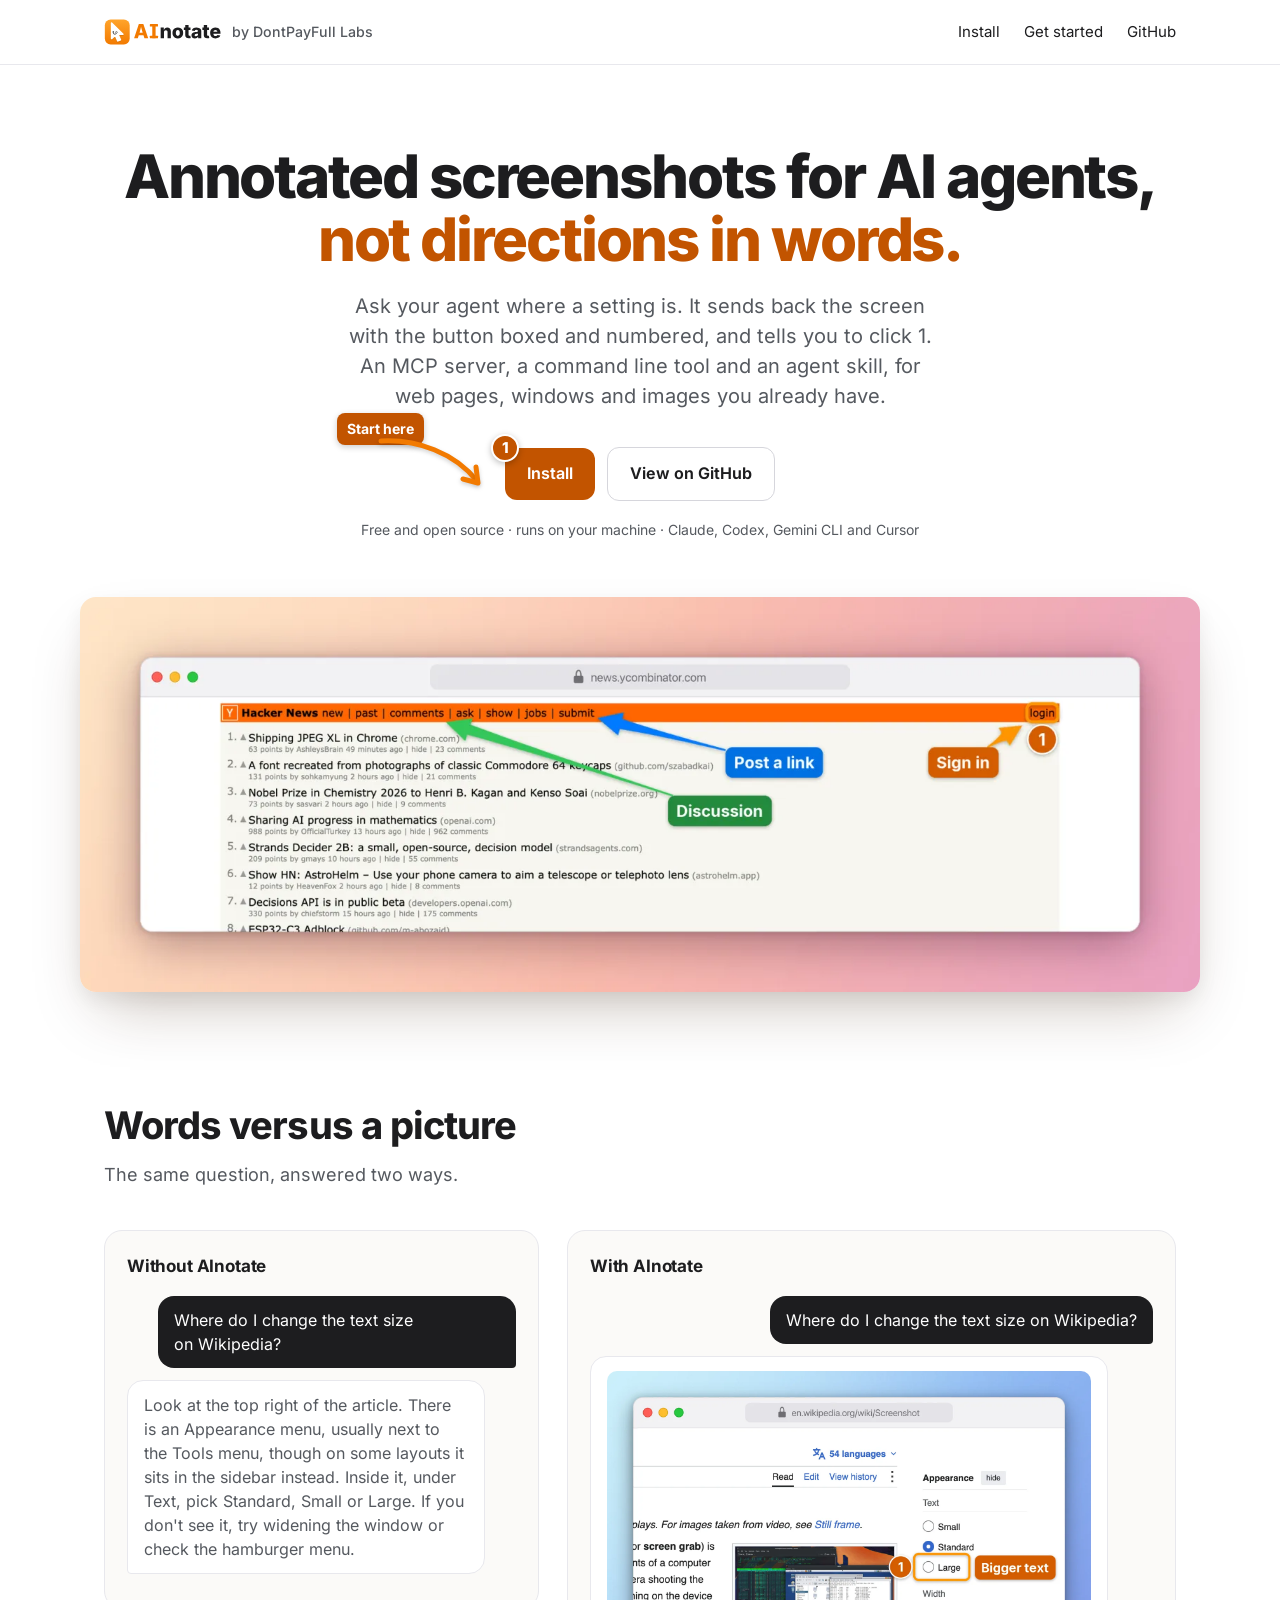
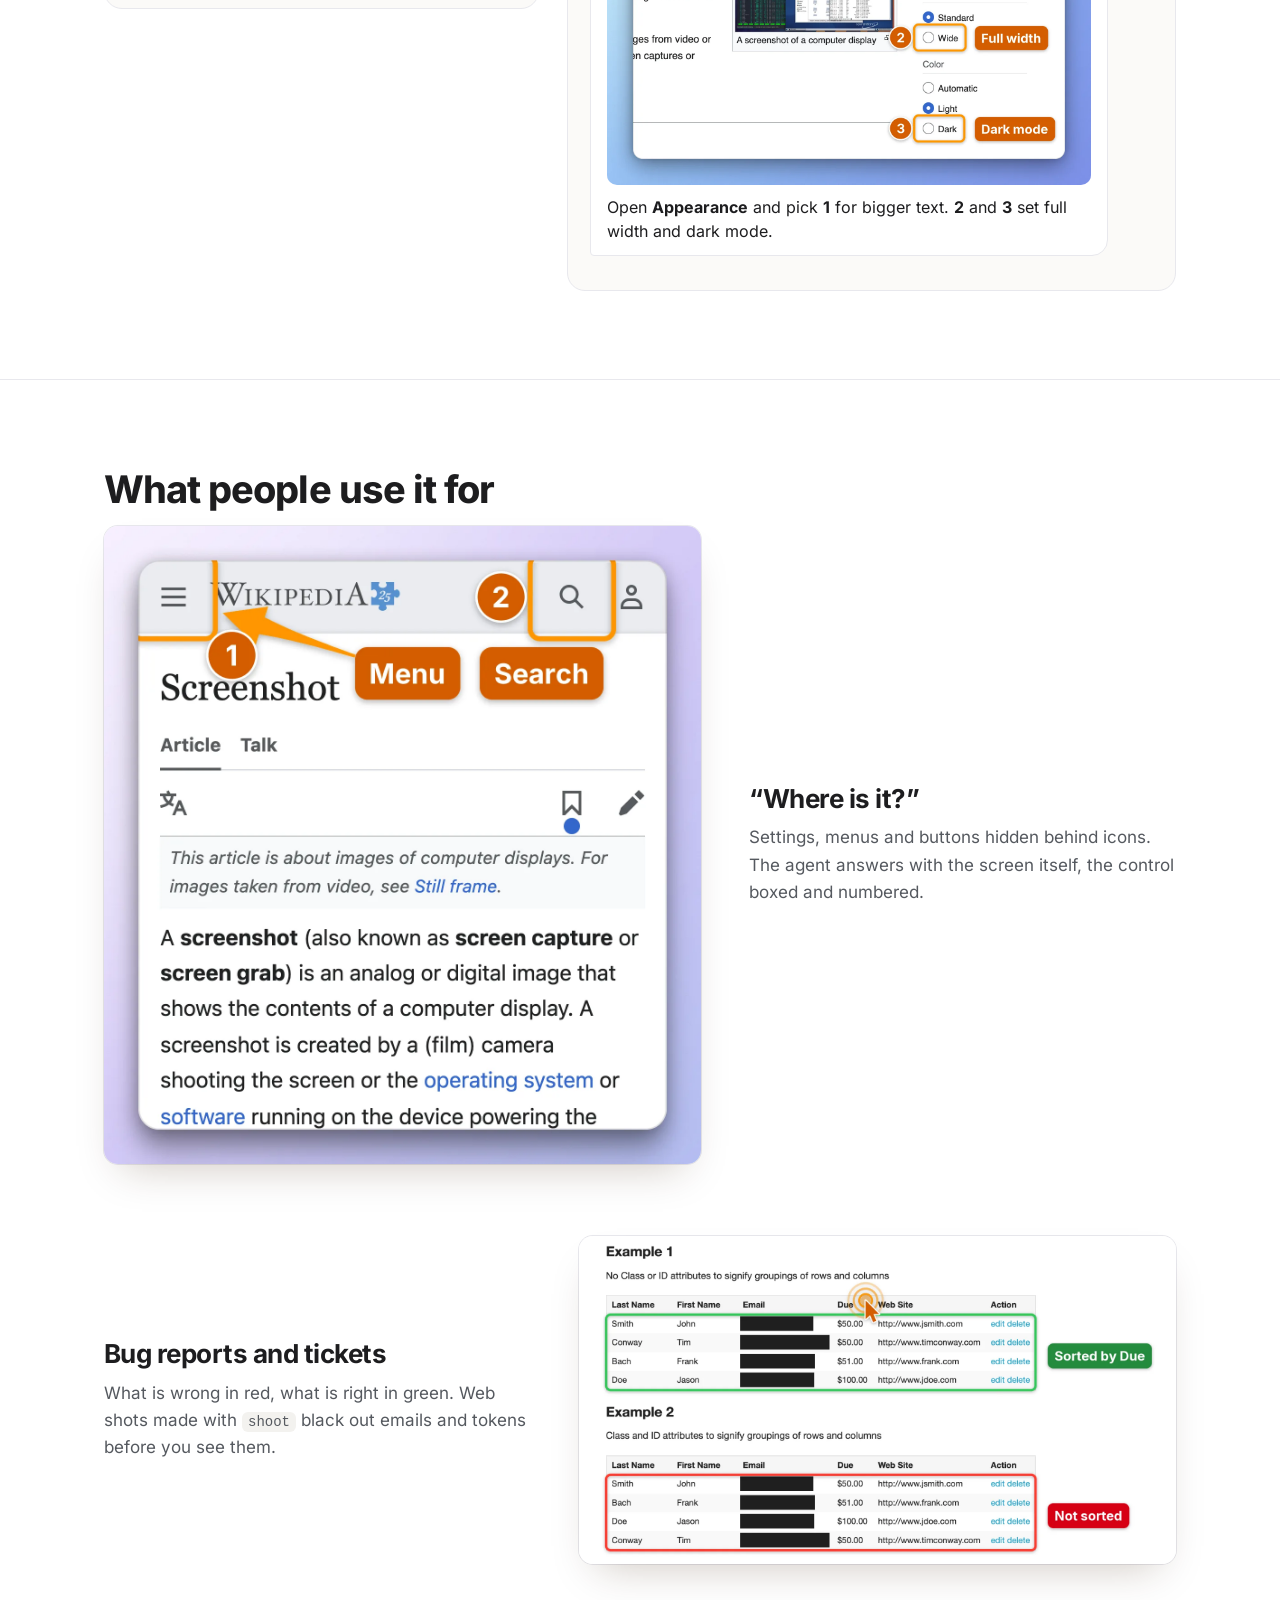
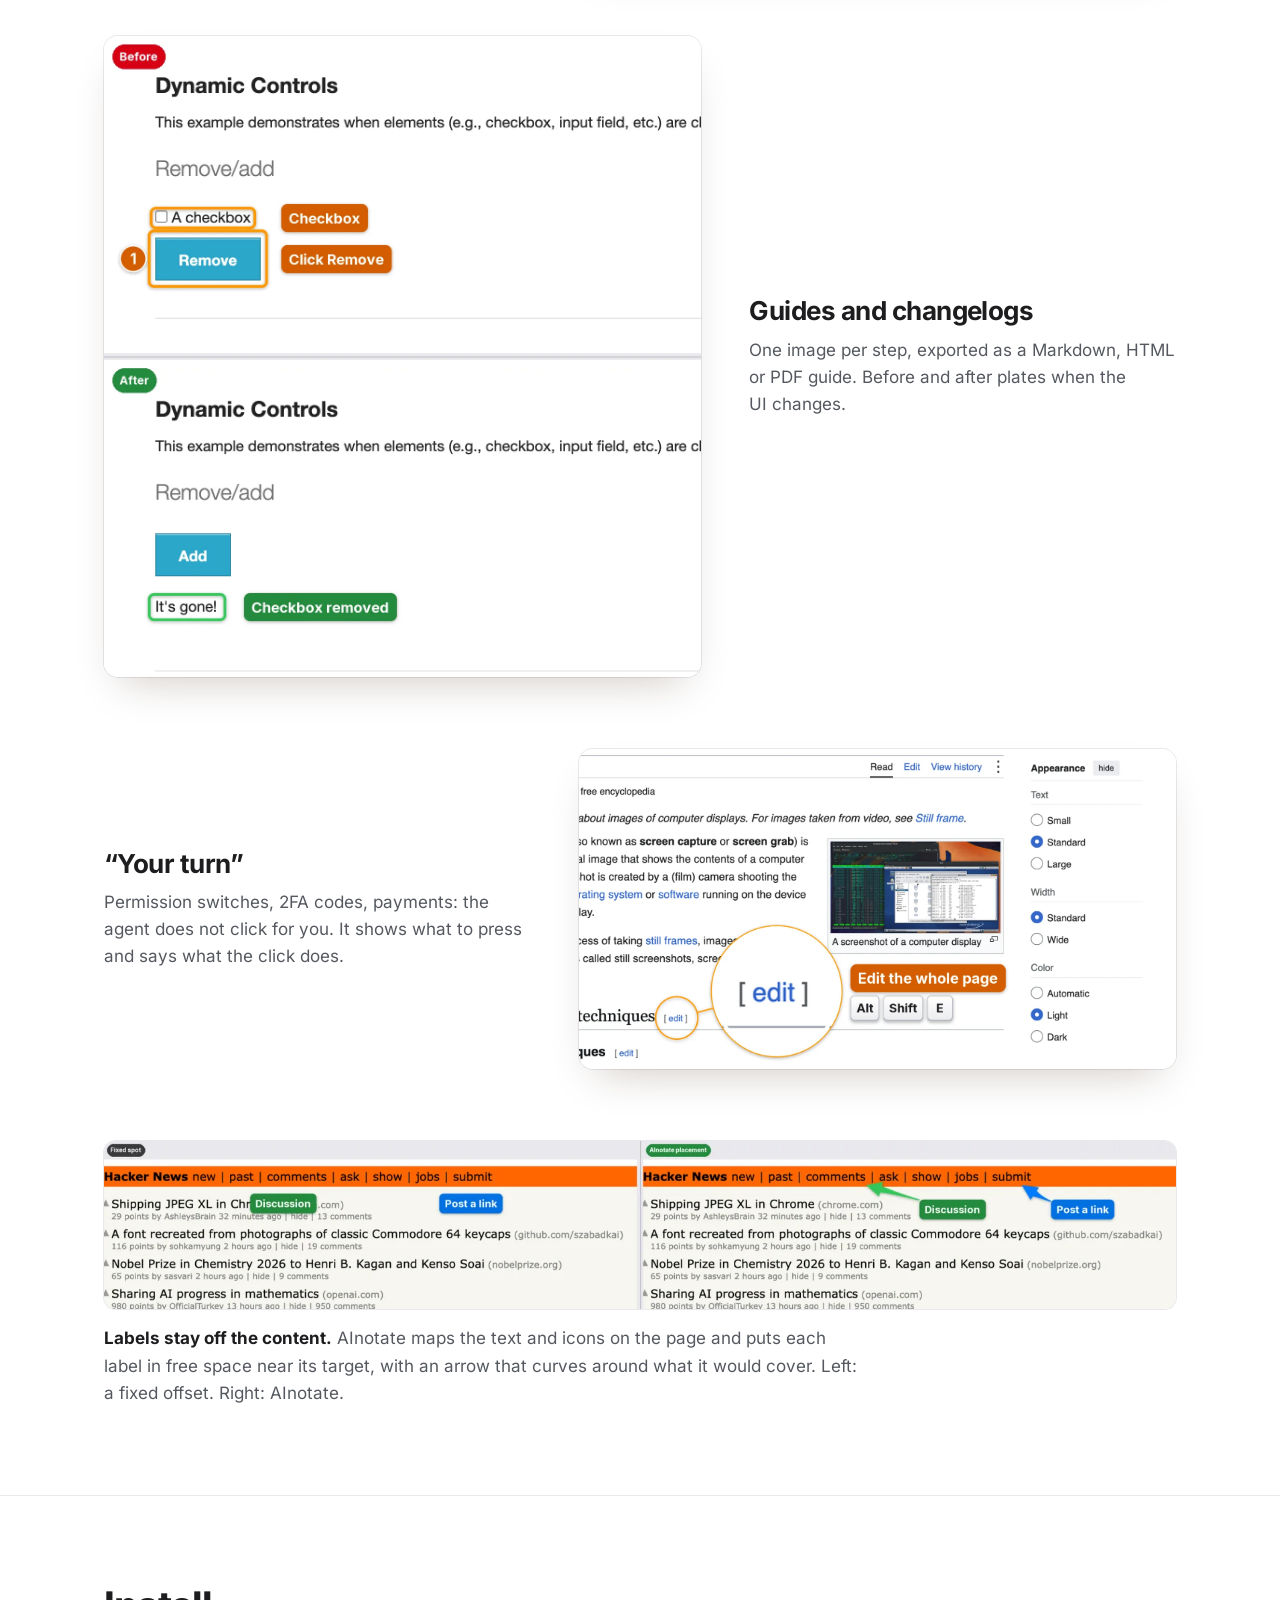
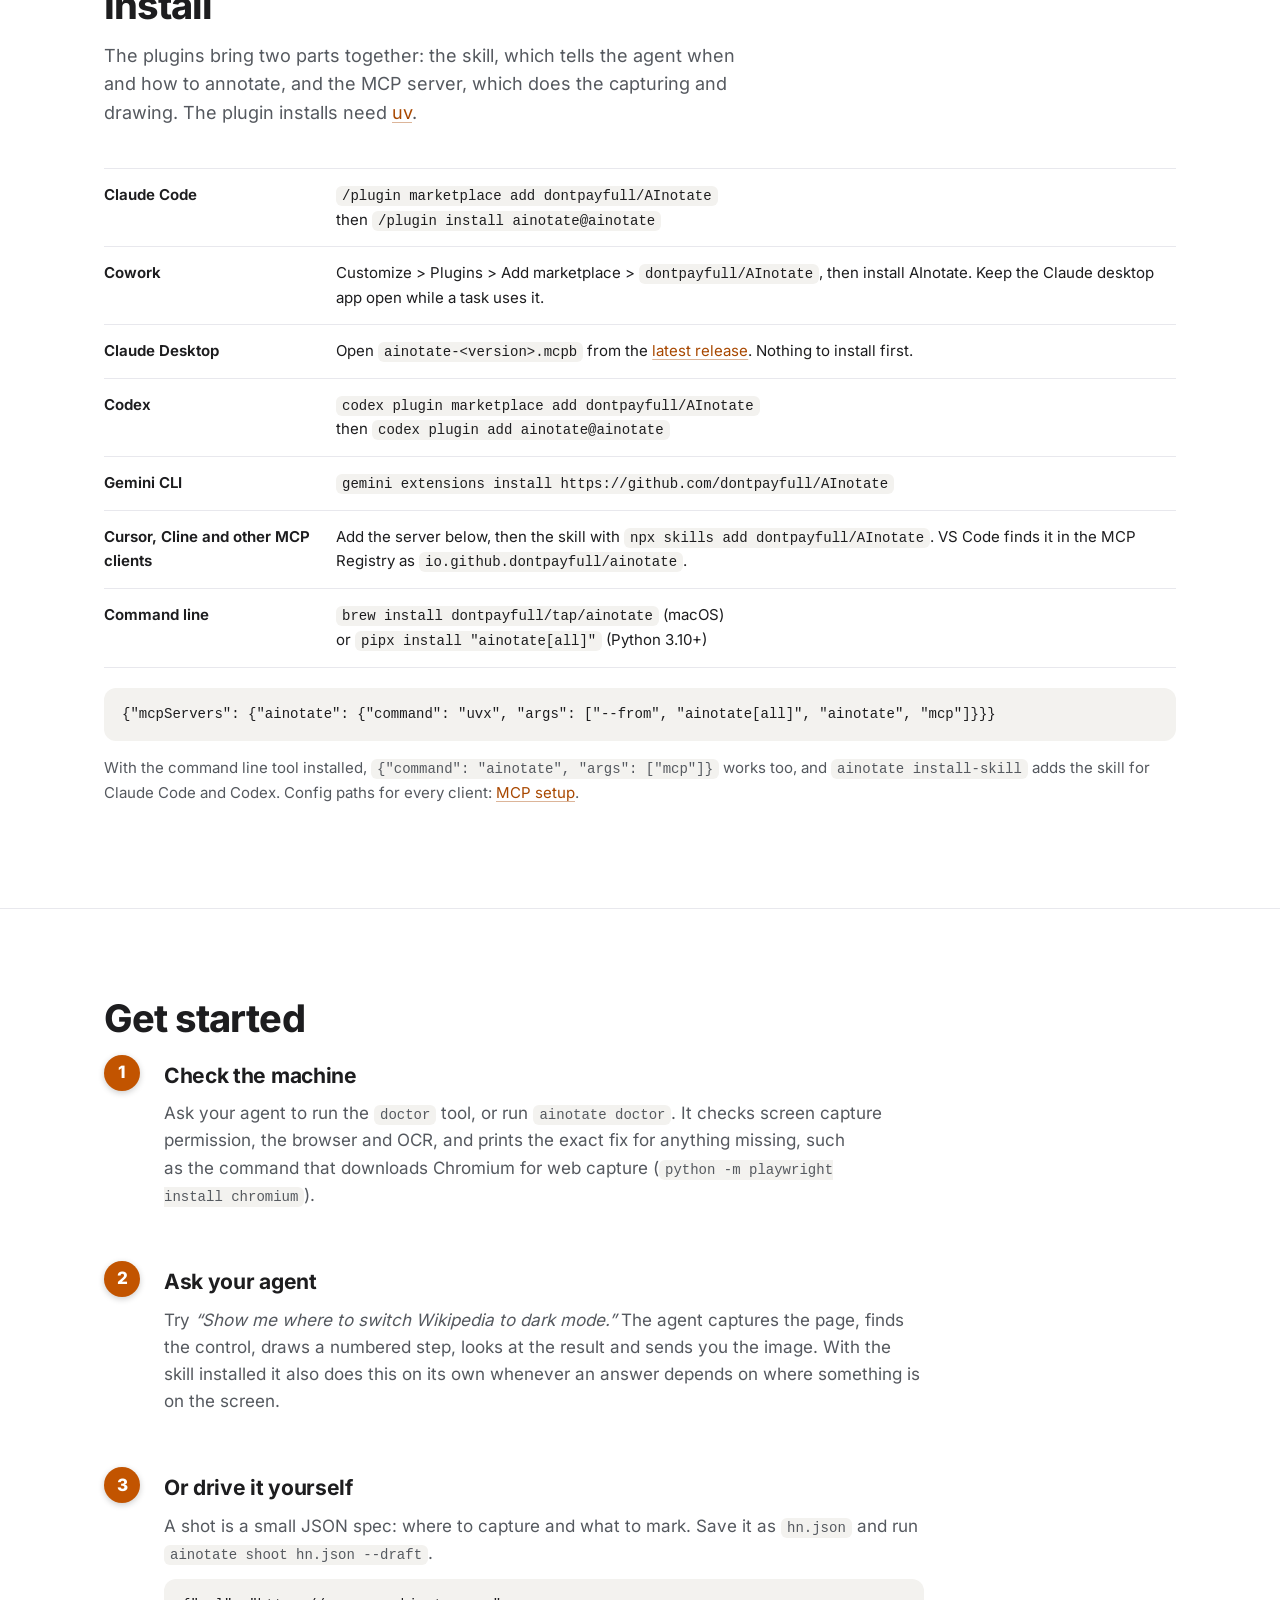
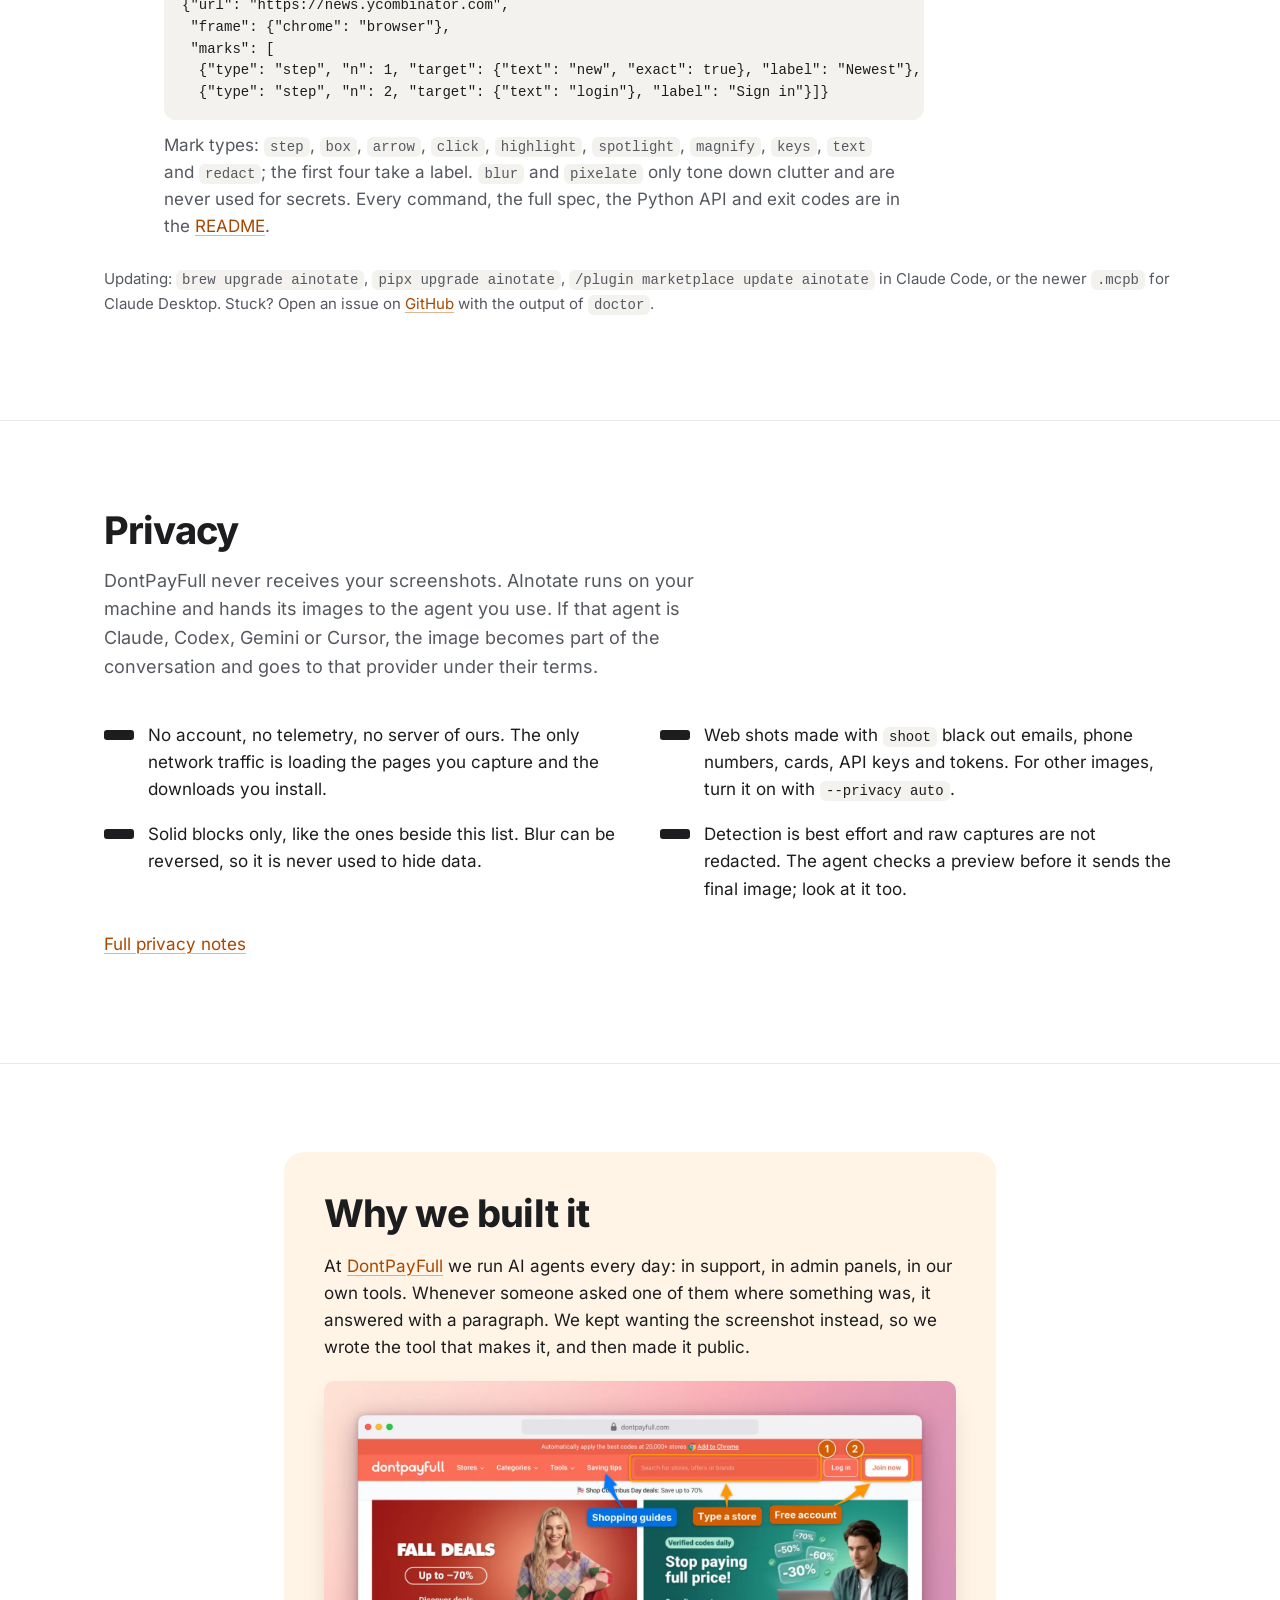
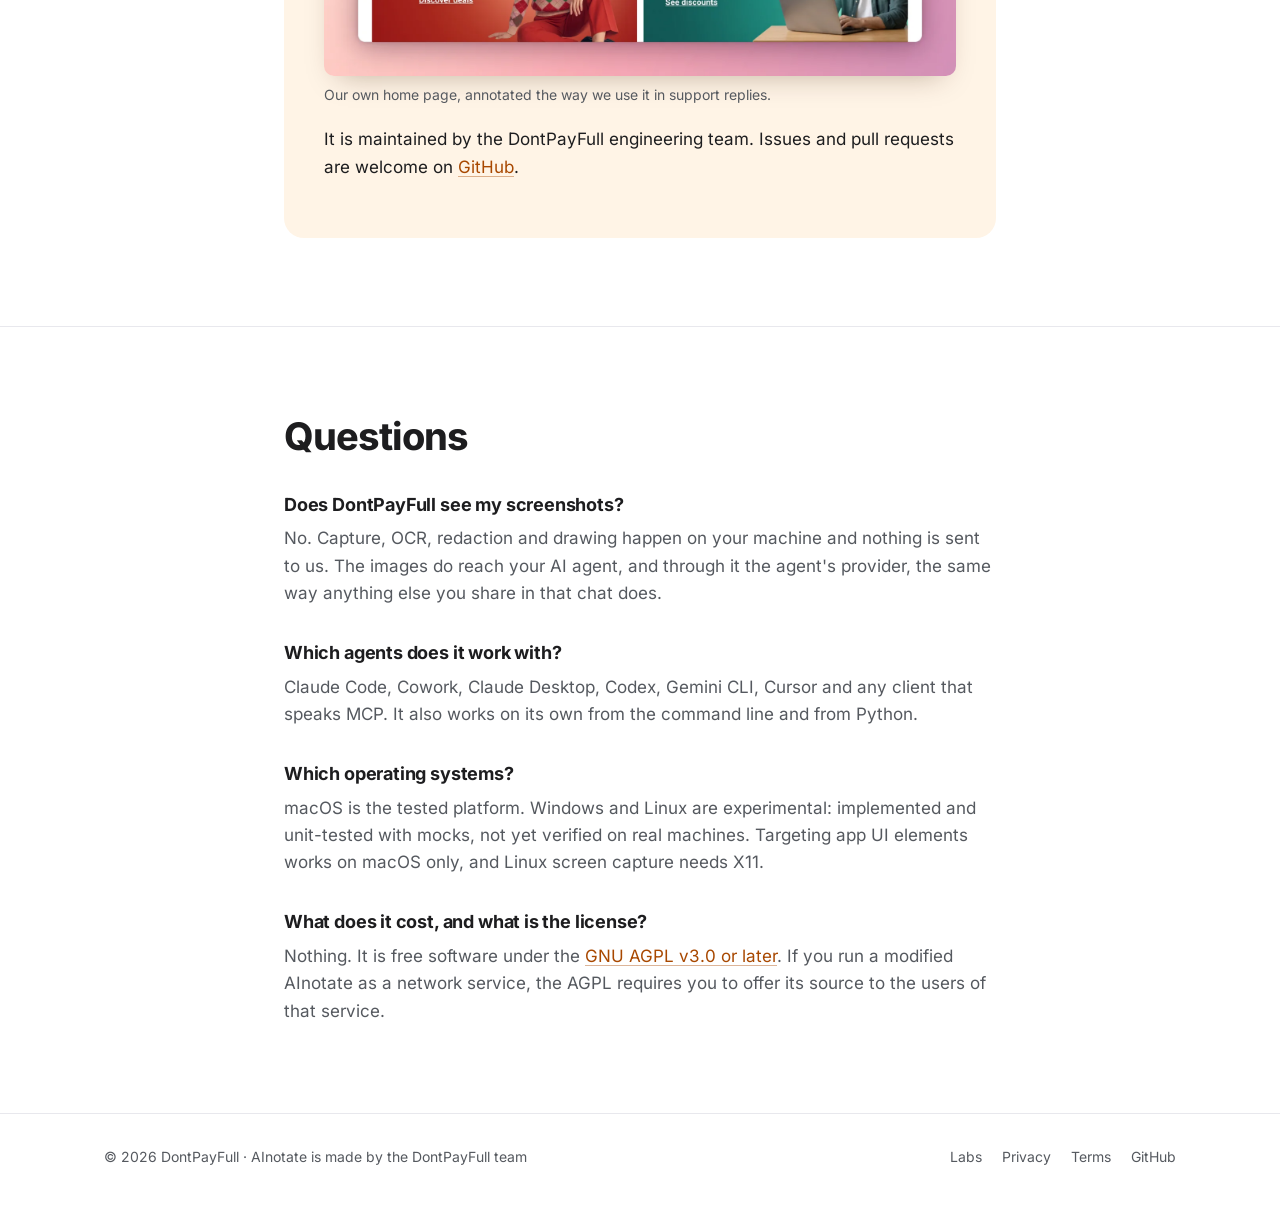
==== labs/ainotate/index.html @ b5bc639c "DontPayFull Labs site: hub and AInotate pages, served at www.dontpayfull.com/labs Co-Authored-By: Cl" ====
<!doctype html>
<html lang="en">
<head>
<meta charset="utf-8">
<meta name="viewport" content="width=device-width, initial-scale=1">
<title>AInotate: annotated screenshots for AI agents | DontPayFull Labs</title>
<meta name="description" content="AInotate lets AI agents answer &quot;where is it?&quot; with an annotated screenshot: numbered steps, arrows, boxes and labels. MCP server, CLI and agent skill for Claude, Codex, Gemini CLI and Cursor. Free and open source.">
<link rel="canonical" href="https://www.dontpayfull.com/labs/ainotate/">
<link rel="icon" href="/labs/ainotate/img/ainotate-icon.svg" type="image/svg+xml">
<meta property="og:type" content="website">
<meta property="og:site_name" content="DontPayFull Labs">
<meta property="og:title" content="AInotate: annotated screenshots for AI agents">
<meta property="og:description" content="Your agent shows you the button instead of describing where it is.">
<meta property="og:url" content="https://www.dontpayfull.com/labs/ainotate/">
<meta property="og:image" content="https://www.dontpayfull.com/labs/ainotate/img/og-hn.jpg">
<meta property="og:image:width" content="1200">
<meta property="og:image:height" content="630">
<meta property="og:image:alt" content="Hacker News annotated by AInotate: arrows to Discussion and Post a link, and a numbered Sign in step">
<meta name="twitter:card" content="summary_large_image">
<meta name="twitter:image" content="https://www.dontpayfull.com/labs/ainotate/img/og-hn.jpg">
<link rel="preload" href="/labs/assets/inter-var.woff2" as="font" type="font/woff2" crossorigin>
<link rel="stylesheet" href="/labs/assets/labs.css">
<script type="application/ld+json">
{
  "@context": "https://schema.org",
  "@type": "SoftwareApplication",
  "name": "AInotate",
  "description": "Annotated screenshots for AI agents: numbered steps, arrows, boxes and labels, with best-effort redaction of emails and tokens on web shots.",
  "applicationCategory": "DeveloperApplication",
  "operatingSystem": "macOS; Windows (experimental); Linux (experimental)",
  "softwareRequirements": "Python 3.10 or later",
  "url": "https://www.dontpayfull.com/labs/ainotate/",
  "downloadUrl": "https://pypi.org/project/ainotate/",
  "softwareVersion": "0.1.8",
  "license": "https://spdx.org/licenses/AGPL-3.0-or-later.html",
  "image": "https://www.dontpayfull.com/labs/ainotate/img/og-hn.jpg",
  "offers": {"@type": "Offer", "price": "0", "priceCurrency": "USD"},
  "publisher": {"@type": "Organization", "name": "DontPayFull", "url": "https://www.dontpayfull.com"},
  "sameAs": ["https://github.com/dontpayfull/AInotate", "https://pypi.org/project/ainotate/"]
}
</script>
</head>
<body>
<header class="top"><div class="wrap">
  <a class="brand" href="/labs/ainotate/"><img class="wordmark" src="/labs/ainotate/img/ainotate-logo.svg" width="126" height="30" alt="AInotate"><small>by DontPayFull Labs</small></a>
  <nav>
    <a href="#install">Install</a>
    <a class="hide-sm" href="#get-started">Get started</a>
    <a href="https://github.com/dontpayfull/AInotate">GitHub</a>
  </nav>
</div></header>

<main>
<div class="wrap hero">
  <h1>Annotated screenshots for AI agents,<br><span>not directions in words.</span></h1>
  <p class="lead">Ask your agent where a setting is. It sends back the screen with the button boxed and numbered, and tells you to click&nbsp;1. An MCP server, a command line tool and an agent skill, for web pages, windows and images you already have.</p>
  <div class="cta">
    <div class="callout" aria-hidden="true">
      <span>Start here</span>
      <svg viewBox="0 0 110 60"><path class="draw" d="M4 6 C 40 4, 78 18, 100 46"/><path class="head" d="M86 44 L101 48 L99 32"/></svg>
    </div>
    <a class="btn primary" href="#install" style="position:relative"><span class="step-badge" aria-hidden="true">1</span>Install</a>
    <a class="btn ghost" href="https://github.com/dontpayfull/AInotate">View on GitHub</a>
  </div>
  <p class="note">Free and open source · runs on your machine · Claude, Codex, Gemini CLI and Cursor</p>
  <img class="shot" src="/labs/ainotate/img/skitch-arrows.webp" width="1600" height="564" alt="Hacker News with hand-drawn style arrows pointing at Discussion and Post a link, and a numbered Sign in step" fetchpriority="high">
</div>

<section><div class="wrap">
  <h2>Words versus a picture</h2>
  <p class="sub">The same question, answered two ways.</p>
  <div class="versus">
    <div class="chat">
      <h3>Without AInotate</h3>
      <p class="bubble you">Where do I change the text size on Wikipedia?</p>
      <p class="bubble agent long">Look at the top right of the article. There is an Appearance menu, usually next to the Tools menu, though on some layouts it sits in the sidebar instead. Inside it, under Text, pick Standard, Small or Large. If you don't see it, try widening the window or check the hamburger menu.</p>
    </div>
    <div class="chat">
      <h3>With AInotate</h3>
      <p class="bubble you">Where do I change the text size on Wikipedia?</p>
      <div class="bubble agent"><img src="/labs/ainotate/img/step-by-step.webp" width="1524" height="1302" alt="Wikipedia with the Appearance panel open and three numbered steps: Bigger text, Full width, Dark mode" loading="lazy">Open <strong>Appearance</strong> and pick <strong>1</strong> for bigger text. <strong>2</strong> and <strong>3</strong> set full width and dark mode.</div>
    </div>
  </div>
</div></section>

<section><div class="wrap">
  <h2>What people use it for</h2>
  <div class="uses">
    <div class="use">
      <figure><img src="/labs/ainotate/img/phone.webp" width="1322" height="1412" alt="Wikipedia on a phone with step 1 on the Menu button and step 2 on Search" loading="lazy"></figure>
      <div><h3>“Where is it?”</h3><p>Settings, menus and buttons hidden behind icons. The agent answers with the screen itself, the control boxed and numbered.</p></div>
    </div>
    <div class="use">
      <figure><img src="/labs/ainotate/img/bug-report.webp" width="1600" height="880" alt="Two tables: the correctly sorted one marked in green, the unsorted one marked in red" loading="lazy"></figure>
      <div><h3>Bug reports and tickets</h3><p>What is wrong in red, what is right in green. Web shots made with <code>shoot</code> black out emails and tokens before you see them.</p></div>
    </div>
    <div class="use">
      <figure><img src="/labs/ainotate/img/before-after.webp" width="1280" height="1374" alt="Before and after shots of the same controls, one above the other" loading="lazy"></figure>
      <div><h3>Guides and changelogs</h3><p>One image per step, exported as a Markdown, HTML or PDF guide. Before and after plates when the UI changes.</p></div>
    </div>
    <div class="use">
      <figure><img src="/labs/ainotate/img/loupe-keys.webp" width="1600" height="855" alt="A magnifier over a small control and a keyboard shortcut drawn as keycaps" loading="lazy"></figure>
      <div><h3>“Your turn”</h3><p>Permission switches, 2FA codes, payments: the agent does not click for you. It shows what to press and says what the click does.</p></div>
    </div>
  </div>
  <div class="aside-shot">
    <figure><img src="/labs/ainotate/img/placement.webp" width="1600" height="252" alt="The same Hacker News labels placed at a fixed spot, covering text, and placed by AInotate in free space with arrows" loading="lazy"></figure>
    <p><strong>Labels stay off the content.</strong> AInotate maps the text and icons on the page and puts each label in free space near its target, with an arrow that curves around what it would cover. Left: a fixed offset. Right: AInotate.</p>
  </div>
</div></section>

<section id="install"><div class="wrap">
  <h2>Install</h2>
  <p class="sub">The plugins bring two parts together: the skill, which tells the agent when and how to annotate, and the MCP server, which does the capturing and drawing. The plugin installs need <a href="https://docs.astral.sh/uv/">uv</a>.</p>
  <table class="install">
    <caption class="sr-only">How to install AInotate in each agent</caption>
    <tr><th scope="row">Claude Code</th><td><code>/plugin marketplace add dontpayfull/AInotate</code><br>then <code>/plugin install ainotate@ainotate</code></td></tr>
    <tr><th scope="row">Cowork</th><td>Customize &gt; Plugins &gt; Add marketplace &gt; <code>dontpayfull/AInotate</code>, then install AInotate. Keep the Claude desktop app open while a task uses it.</td></tr>
    <tr><th scope="row">Claude Desktop</th><td>Open <code>ainotate-&lt;version&gt;.mcpb</code> from the <a href="https://github.com/dontpayfull/AInotate/releases/latest">latest release</a>. Nothing to install first.</td></tr>
    <tr><th scope="row">Codex</th><td><code>codex plugin marketplace add dontpayfull/AInotate</code><br>then <code>codex plugin add ainotate@ainotate</code></td></tr>
    <tr><th scope="row">Gemini CLI</th><td><code>gemini extensions install https://github.com/dontpayfull/AInotate</code></td></tr>
    <tr><th scope="row">Cursor, Cline and other MCP clients</th><td>Add the server below, then the skill with <code>npx skills add dontpayfull/AInotate</code>. VS Code finds it in the MCP Registry as <code>io.github.dontpayfull/ainotate</code>.</td></tr>
    <tr><th scope="row">Command line</th><td><code>brew install dontpayfull/tap/ainotate</code> (macOS)<br>or <code>pipx install "ainotate[all]"</code> (Python 3.10+)</td></tr>
  </table>
<pre><code>{"mcpServers": {"ainotate": {"command": "uvx", "args": ["--from", "ainotate[all]", "ainotate", "mcp"]}}}</code></pre>
  <p class="small">With the command line tool installed, <code>{"command": "ainotate", "args": ["mcp"]}</code> works too, and <code>ainotate install-skill</code> adds the skill for Claude Code and Codex. Config paths for every client: <a href="https://github.com/dontpayfull/AInotate/blob/main/skills/ainotate/references/mcp.md">MCP setup</a>.</p>
</div></section>

<section id="get-started"><div class="wrap">
  <h2>Get started</h2>
  <ol class="steps" role="list">
    <li>
      <h3><span class="sr-only">Step 1: </span>Check the machine</h3>
      <p>Ask your agent to run the <code>doctor</code> tool, or run <code>ainotate doctor</code>. It checks screen capture permission, the browser and OCR, and prints the exact fix for anything missing, such as the command that downloads Chromium for web capture (<code>python -m playwright install chromium</code>).</p>
    </li>
    <li>
      <h3><span class="sr-only">Step 2: </span>Ask your agent</h3>
      <p>Try <em>“Show me where to switch Wikipedia to dark mode.”</em> The agent captures the page, finds the control, draws a numbered step, looks at the result and sends you the image. With the skill installed it also does this on its own whenever an answer depends on where something is on the screen.</p>
    </li>
    <li>
      <h3><span class="sr-only">Step 3: </span>Or drive it yourself</h3>
      <p>A shot is a small JSON spec: where to capture and what to mark. Save it as <code>hn.json</code> and run <code>ainotate shoot hn.json --draft</code>.</p>
<pre><code>{"url": "https://news.ycombinator.com",
 "frame": {"chrome": "browser"},
 "marks": [
  {"type": "step", "n": 1, "target": {"text": "new", "exact": true}, "label": "Newest"},
  {"type": "step", "n": 2, "target": {"text": "login"}, "label": "Sign in"}]}</code></pre>
      <p>Mark types: <code>step</code>, <code>box</code>, <code>arrow</code>, <code>click</code>, <code>highlight</code>, <code>spotlight</code>, <code>magnify</code>, <code>keys</code>, <code>text</code> and <code>redact</code>; the first four take a label. <code>blur</code> and <code>pixelate</code> only tone down clutter and are never used for secrets. Every command, the full spec, the Python API and exit codes are in the <a href="https://github.com/dontpayfull/AInotate#readme">README</a>.</p>
    </li>
  </ol>
  <p class="small">Updating: <code>brew upgrade ainotate</code>, <code>pipx upgrade ainotate</code>, <code>/plugin marketplace update ainotate</code> in Claude Code, or the newer <code>.mcpb</code> for Claude Desktop. Stuck? Open an issue on <a href="https://github.com/dontpayfull/AInotate/issues">GitHub</a> with the output of <code>doctor</code>.</p>
</div></section>

<section><div class="wrap">
  <h2>Privacy</h2>
  <p class="sub">DontPayFull never receives your screenshots. AInotate runs on your machine and hands its images to the agent you use. If that agent is Claude, Codex, Gemini or Cursor, the image becomes part of the conversation and goes to that provider under their terms.</p>
  <ul class="redacted">
    <li>No account, no telemetry, no server of ours. The only network traffic is loading the pages you capture and the downloads you install.</li>
    <li>Web shots made with <code>shoot</code> black out emails, phone numbers, cards, API keys and tokens. For other images, turn it on with <code>--privacy auto</code>.</li>
    <li>Solid blocks only, like the ones beside this list. Blur can be reversed, so it is never used to hide data.</li>
    <li>Detection is best effort and raw captures are not redacted. The agent checks a preview before it sends the final image; look at it too.</li>
  </ul>
  <p><a href="/labs/ainotate/legal/#privacy">Full privacy notes</a></p>
</div></section>

<section><div class="wrap narrow">
  <div class="story">
    <h2>Why we built it</h2>
    <p>At <a href="https://www.dontpayfull.com">DontPayFull</a> we run AI agents every day: in support, in admin panels, in our own tools. Whenever someone asked one of them where something was, it answered with a paragraph. We kept wanting the screenshot instead, so we wrote the tool that makes it, and then made it public.</p>
    <figure><img src="/labs/ainotate/img/dontpayfull.webp" width="1600" height="746" alt="The DontPayFull home page annotated by AInotate: step 1 on Log in, step 2 on Join now, arrows to the store search and Saving tips" loading="lazy"><figcaption>Our own home page, annotated the way we use it in support replies.</figcaption></figure>
    <p>It is maintained by the DontPayFull engineering team. Issues and pull requests are welcome on <a href="https://github.com/dontpayfull/AInotate">GitHub</a>.</p>
  </div>
</div></section>

<section class="faq" id="faq"><div class="wrap narrow">
  <h2>Questions</h2>
  <h3>Does DontPayFull see my screenshots?</h3>
  <p>No. Capture, OCR, redaction and drawing happen on your machine and nothing is sent to us. The images do reach your AI agent, and through it the agent's provider, the same way anything else you share in that chat does.</p>
  <h3>Which agents does it work with?</h3>
  <p>Claude Code, Cowork, Claude Desktop, Codex, Gemini CLI, Cursor and any client that speaks MCP. It also works on its own from the command line and from Python.</p>
  <h3>Which operating systems?</h3>
  <p>macOS is the tested platform. Windows and Linux are experimental: implemented and unit-tested with mocks, not yet verified on real machines. Targeting app UI elements works on macOS only, and Linux screen capture needs X11.</p>
  <h3>What does it cost, and what is the license?</h3>
  <p>Nothing. It is free software under the <a href="https://github.com/dontpayfull/AInotate/blob/main/LICENSE">GNU AGPL v3.0 or later</a>. If you run a modified AInotate as a network service, the AGPL requires you to offer its source to the users of that service.</p>
</div></section>
</main>

<footer><div class="wrap">
  <span>© 2026 DontPayFull · AInotate is made by the DontPayFull team</span>
  <nav>
    <a href="/labs/">Labs</a>
    <a href="/labs/ainotate/legal/#privacy">Privacy</a>
    <a href="/labs/ainotate/legal/#terms">Terms</a>
    <a href="https://github.com/dontpayfull/AInotate">GitHub</a>
  </nav>
</div></footer>
</body>
</html>
---- labs/assets/labs.css ----
@font-face {
  font-family: "Inter";
  src: url("/labs/assets/inter-var.woff2") format("woff2");
  font-weight: 100 900;
  font-style: normal;
  font-display: swap;
}
:root {
  --ink: #1d1d1f;
  --muted: #55595f;
  --line: #e8e8ed;
  --paper: #fbfaf8;
  --soft: #fff4e6;
  --orange: #c25400;
  --orange-d: #a84800;
  --mark: #f27a00;
  --code: #f3f2ef;
  --redact: #1d1d1f;
  --max: 1120px;
}
* { box-sizing: border-box; }
html { -webkit-text-size-adjust: 100%; scroll-behavior: smooth; }
body {
  margin: 0;
  font: 17px/1.6 Inter, -apple-system, BlinkMacSystemFont, "Segoe UI", Helvetica, Arial, sans-serif;
  font-feature-settings: "cv11", "ss01";
  color: var(--ink);
  background: #fff;
}
::selection { background: #ffd9b0; color: var(--ink); }
a { color: var(--orange-d); text-decoration: underline; text-decoration-thickness: 1px; text-underline-offset: 3px; text-decoration-color: rgba(168,72,0,.4); transition: text-decoration-color .15s; }
a:hover { text-decoration-color: currentColor; }
.btn, .brand, header.top nav a, footer a, .feature, .feature a { text-decoration: none; }
.sr-only { position: absolute; width: 1px; height: 1px; padding: 0; margin: -1px; overflow: hidden; clip: rect(0 0 0 0); white-space: nowrap; border: 0; }
p.small { font-size: 15px; color: var(--muted); }
:focus-visible { outline: 2px solid var(--orange); outline-offset: 3px; border-radius: 4px; }
img { max-width: 100%; height: auto; display: block; }
code, pre { font: 14px/1.55 ui-monospace, SFMono-Regular, Menlo, Consolas, monospace; }
code { background: var(--code); padding: 2px 6px; border-radius: 6px; overflow-wrap: anywhere; }
pre { background: var(--code); padding: 16px 18px; border-radius: 12px; overflow-x: auto; }
pre code { background: none; padding: 0; }
h1, h2, h3 { text-wrap: balance; }
p { text-wrap: pretty; }

.wrap { max-width: var(--max); margin: 0 auto; padding: 0 24px; }
.narrow { max-width: 760px; }

/* header */
header.top { border-bottom: 1px solid var(--line); background: rgba(255,255,255,.92); position: sticky; top: 0; z-index: 10; backdrop-filter: saturate(1.4) blur(8px); }
header.top .wrap { display: flex; align-items: center; gap: 16px; height: 64px; }
.brand { display: flex; align-items: center; gap: 10px; color: var(--ink); font-weight: 750; letter-spacing: -0.01em; }
.brand:hover { text-decoration: none; }
.brand img { width: 30px; height: 30px; }
.brand img.wordmark { width: auto; height: 28px; }  /* the outlined wordmark draws the I as an I-beam, so it never reads "Alnotate" */
.brand small { color: var(--muted); font-weight: 500; letter-spacing: 0; }
header.top nav { margin-left: auto; display: flex; gap: 24px; font-size: 15px; }
header.top nav a { color: var(--ink); }

/* hero */
.hero { padding: 80px 0 24px; text-align: center; }
.hero h1 { font-size: clamp(36px, 5.4vw, 60px); line-height: 1.05; letter-spacing: -0.035em; font-weight: 800; margin: 0 0 20px; }
.hero h1 span { color: var(--orange); }
.hero p.lead { font-size: 20px; line-height: 1.5; color: var(--muted); max-width: 600px; margin: 0 auto 36px; }
.cta { display: inline-flex; gap: 12px; justify-content: center; flex-wrap: wrap; align-items: center; position: relative; }
.btn { display: inline-flex; align-items: center; gap: 8px; padding: 13px 22px; border-radius: 12px; font-weight: 650; font-size: 16px; transition: background .15s, border-color .15s, transform .15s; }
.btn:hover { text-decoration: none; }
.btn:active { transform: translateY(1px); }
.btn.primary { background: var(--orange); color: #fff; }
.btn.primary:hover { background: var(--orange-d); }
.btn.ghost { border: 1px solid #d6d6dc; color: var(--ink); background: #fff; }
.btn.ghost:hover { border-color: var(--ink); }
.note { color: var(--muted); font-size: 14px; margin-top: 18px; }

/* the page annotates itself: a numbered step on the primary button */
.step-badge { position: absolute; left: -14px; top: -14px; width: 28px; height: 28px; border-radius: 50%; background: var(--orange); color: #fff; font-weight: 800; font-size: 15px; display: grid; place-items: center; box-shadow: 0 2px 6px rgba(0,0,0,.25); border: 2px solid #fff; }
.callout { position: absolute; right: calc(100% + 18px); top: -34px; width: 150px; height: 80px; pointer-events: none; }
.callout span { position: absolute; left: 0; top: 0; background: var(--orange); color: #fff; font-weight: 700; font-size: 14px; padding: 5px 10px; border-radius: 8px; white-space: nowrap; box-shadow: 0 2px 6px rgba(0,0,0,.2); }
.callout svg { position: absolute; left: 40px; top: 22px; width: 110px; height: 60px; overflow: visible; }
.callout path { fill: none; stroke: var(--mark); stroke-width: 5; stroke-linecap: round; stroke-linejoin: round; filter: drop-shadow(0 2px 2px rgba(0,0,0,.18)); }
.callout .draw { stroke-dasharray: 160; stroke-dashoffset: 160; animation: draw .9s cubic-bezier(.16,1,.3,1) .35s forwards; }
.callout .head { opacity: 0; animation: pop .25s ease-out 1.05s forwards; }
@keyframes draw { to { stroke-dashoffset: 0; } }
@keyframes pop { to { opacity: 1; } }
@media (prefers-reduced-motion: reduce) {
  .callout .draw { animation: none; stroke-dashoffset: 0; }
  .callout .head { animation: none; opacity: 1; }
  html { scroll-behavior: auto; }
}
.shot { margin: 56px auto 0; border-radius: 16px; box-shadow: 0 30px 60px -20px rgba(60,30,0,.28), 0 8px 20px rgba(0,0,0,.06); overflow: hidden; }

/* sections */
section { padding: 88px 0; }
section + section { border-top: 1px solid var(--line); }
section h2 { font-size: clamp(28px, 3.4vw, 38px); line-height: 1.15; letter-spacing: -0.025em; font-weight: 750; margin: 0 0 14px; }
section p.sub { color: var(--muted); font-size: 18px; margin: 0 0 40px; max-width: 640px; }

/* words versus picture: two chat replies */
.versus { display: grid; grid-template-columns: 5fr 7fr; gap: 28px; align-items: start; }
.chat { background: var(--paper); border: 1px solid var(--line); border-radius: 18px; padding: 22px; }
.chat h3 { font-size: 17px; letter-spacing: -0.01em; margin: 0 0 16px; font-weight: 700; }
.bubble { border-radius: 16px; padding: 12px 16px; margin: 0 0 12px; font-size: 16px; line-height: 1.5; max-width: 92%; }
.bubble.you { background: var(--ink); color: #fff; margin-left: auto; border-bottom-right-radius: 4px; width: fit-content; }
.bubble.agent { background: #fff; border: 1px solid var(--line); border-bottom-left-radius: 4px; }
.bubble.agent img { border-radius: 10px; margin: 2px 0 10px; }
.bubble.agent.long { color: var(--muted); }

/* use cases: alternating rows */
.uses { display: grid; gap: 72px; }
.use { display: grid; grid-template-columns: 7fr 5fr; gap: 48px; align-items: center; }
.use:nth-child(even) { grid-template-columns: 5fr 7fr; }
.use:nth-child(even) figure { order: 2; }
.use figure { margin: 0; border-radius: 14px; overflow: hidden; box-shadow: 0 20px 40px -18px rgba(60,30,0,.25), 0 0 0 1px var(--line); background: #fff; }
.use h3 { font-size: 26px; letter-spacing: -0.02em; margin: 0 0 10px; line-height: 1.2; }
.use p { color: var(--muted); margin: 0; font-size: 17px; }

/* install */
table.install { width: 100%; border-collapse: collapse; font-size: 15px; }
table.install { margin-bottom: 20px; }
table.install th, table.install td { padding: 14px 12px; border-bottom: 1px solid var(--line); vertical-align: top; text-align: left; }
table.install tr:first-child > * { border-top: 1px solid var(--line); }
table.install th { font-weight: 650; width: 220px; padding-left: 0; }

/* privacy: bullets are solid redaction bars, never blur */
ul.redacted { list-style: none; padding: 0; margin: 0 0 28px; display: grid; grid-template-columns: 1fr 1fr; gap: 18px 40px; }
ul.redacted li { padding-left: 44px; position: relative; }
ul.redacted li::before { content: ""; position: absolute; left: 0; top: 8px; width: 30px; height: 10px; border-radius: 3px; background: var(--redact); }

.story { background: var(--soft); border-radius: 20px; padding: 40px; }
.story h2 { margin-top: 0; }
.faq h3 { font-size: 18px; margin: 32px 0 6px; letter-spacing: -0.01em; }
.faq p { margin: 0; color: var(--muted); }

/* docs, privacy, terms */
.doc { padding-bottom: 72px; }
.doc h1 { font-size: clamp(32px, 4vw, 44px); letter-spacing: -0.03em; line-height: 1.1; margin: 56px 0 8px; }
.doc .meta { color: var(--muted); margin: 0 0 36px; }
.doc h2 { font-size: 24px; letter-spacing: -0.015em; margin: 44px 0 10px; }
.doc p, .doc li { color: #2f3135; }
.doc li { margin: 4px 0; }

/* labs index */
.labs-hero { padding: 88px 24px 8px; }
.labs-hero h1 { font-size: clamp(36px, 5vw, 58px); line-height: 1.05; letter-spacing: -0.035em; font-weight: 800; margin: 0 0 20px; max-width: 860px; }
.labs-hero h1 span { color: var(--orange); }
.labs-hero .lead { font-size: 20px; line-height: 1.55; color: var(--muted); max-width: 680px; margin: 0; }
section.featured { border-top: 0; padding-top: 56px; }
.feature { display: grid; grid-template-columns: 7fr 5fr; gap: 0; border: 1px solid var(--line); border-radius: 22px; overflow: hidden; color: var(--ink); transition: border-color .2s, box-shadow .2s; }
.feature:hover, .feature:focus-within { border-color: #e6c3a0; box-shadow: 0 30px 60px -30px rgba(60,30,0,.35); }
.feature figure { margin: 0; background: linear-gradient(135deg, #fff1df, #fbe3ef); display: grid; place-items: center; padding: 28px; }
.feature figure img { border-radius: 10px; box-shadow: 0 16px 32px -16px rgba(60,30,0,.4); }
.feature-text { padding: 36px; display: flex; flex-direction: column; gap: 14px; }
.feature .head { display: flex; align-items: center; gap: 14px; }
.feature .head { margin: 0; }
.feature .head img { width: auto; height: 44px; }
.feature h2 { margin: 0; font-size: 30px; letter-spacing: -0.025em; }
.feature p { margin: 0; color: var(--muted); }
.facts { list-style: none; padding: 0; margin: 0; display: grid; gap: 8px; font-size: 15px; }
.facts li { padding-left: 26px; position: relative; }
.facts li::before { content: ""; position: absolute; left: 0; top: 9px; width: 16px; height: 6px; border-radius: 2px; background: var(--redact); }
.more { margin-top: auto; font-weight: 650; color: var(--orange-d); text-decoration: none; }
.more::after { content: "→"; display: inline-block; margin-left: 6px; transition: transform .2s; }
.feature:hover .more::after, .more:focus-visible::after { transform: translateX(4px); }
.next { color: var(--muted); margin: 28px 0 0; }
@media (max-width: 860px) { .feature { grid-template-columns: 1fr; } .feature-text { padding: 26px; } .labs-hero { padding-top: 56px; } }

footer { border-top: 1px solid var(--line); padding: 32px 0 48px; color: var(--muted); font-size: 14px; }
footer .wrap { display: flex; flex-wrap: wrap; gap: 18px; align-items: center; }
footer nav { margin-left: auto; display: flex; gap: 20px; }
footer a { color: var(--muted); }
footer a:hover { color: var(--ink); }

@media (max-width: 860px) {
  .versus, .use, .use:nth-child(even), ul.redacted { grid-template-columns: 1fr; }
  .use:nth-child(even) figure { order: 0; }
  .use { gap: 20px; }
  .uses { gap: 56px; }
  .callout { display: none; }
  section { padding: 64px 0; }
}
@media (max-width: 600px) {
  body { font-size: 16px; }
  .hero { padding-top: 52px; }
  .hero p.lead { font-size: 18px; }
  header.top nav { gap: 16px; font-size: 14px; }
  header.top nav .hide-sm, .brand small { display: none; }
  table.install th { width: 38%; padding-right: 10px; }
  table.install th, table.install td { font-size: 14px; }
  .story { padding: 28px 22px; }
}

/* get started: numbered steps, the same badge the tool draws */
ol.steps { list-style: none; counter-reset: step; padding: 0; margin: 0; display: grid; gap: 40px; max-width: 820px; }
ol.steps li { counter-increment: step; position: relative; padding-left: 60px; }
ol.steps li::before { content: counter(step); position: absolute; left: 0; top: 0; width: 36px; height: 36px; border-radius: 50%; background: var(--orange); color: #fff; font-weight: 800; display: grid; place-items: center; box-shadow: 0 2px 6px rgba(0,0,0,.2); }
ol.steps h3 { margin: 4px 0 8px; font-size: 21px; letter-spacing: -0.015em; }
ol.steps p { margin: 0 0 12px; color: var(--muted); }
ol.steps pre { margin: 0 0 12px; }
@media (max-width: 600px) { ol.steps li { padding-left: 48px; } ol.steps li::before { width: 30px; height: 30px; font-size: 14px; } }

/* legal page: two parts on one page, reachable as #privacy and #terms */
.doc section.legal { padding: 0; border: 0; scroll-margin-top: 84px; }
.doc section.legal + section.legal { margin-top: 56px; padding-top: 40px; border-top: 1px solid var(--line); }
.doc section.legal h2 { font-size: 30px; letter-spacing: -0.02em; margin: 0 0 8px; }
.doc section.legal h3 { font-size: 20px; letter-spacing: -0.01em; margin: 32px 0 8px; }
section[id] { scroll-margin-top: 64px; }

/* placement comparison under the use cases */
.aside-shot { margin-top: 72px; display: grid; gap: 16px; }
.aside-shot figure { margin: 0; border-radius: 12px; overflow: hidden; box-shadow: 0 0 0 1px var(--line); }
.aside-shot p { color: var(--muted); margin: 0; max-width: 760px; }
.aside-shot strong { color: var(--ink); }
.story figure { margin: 20px 0; }
.story figure img { border-radius: 10px; box-shadow: 0 12px 28px -14px rgba(60,30,0,.35); }
.story figcaption { font-size: 14px; color: var(--muted); margin-top: 8px; }

/* grid and flex children may shrink below their content (long code lines scroll inside pre) */
ol.steps li, .use > *, .versus > *, .feature > *, .aside-shot > * { min-width: 0; }
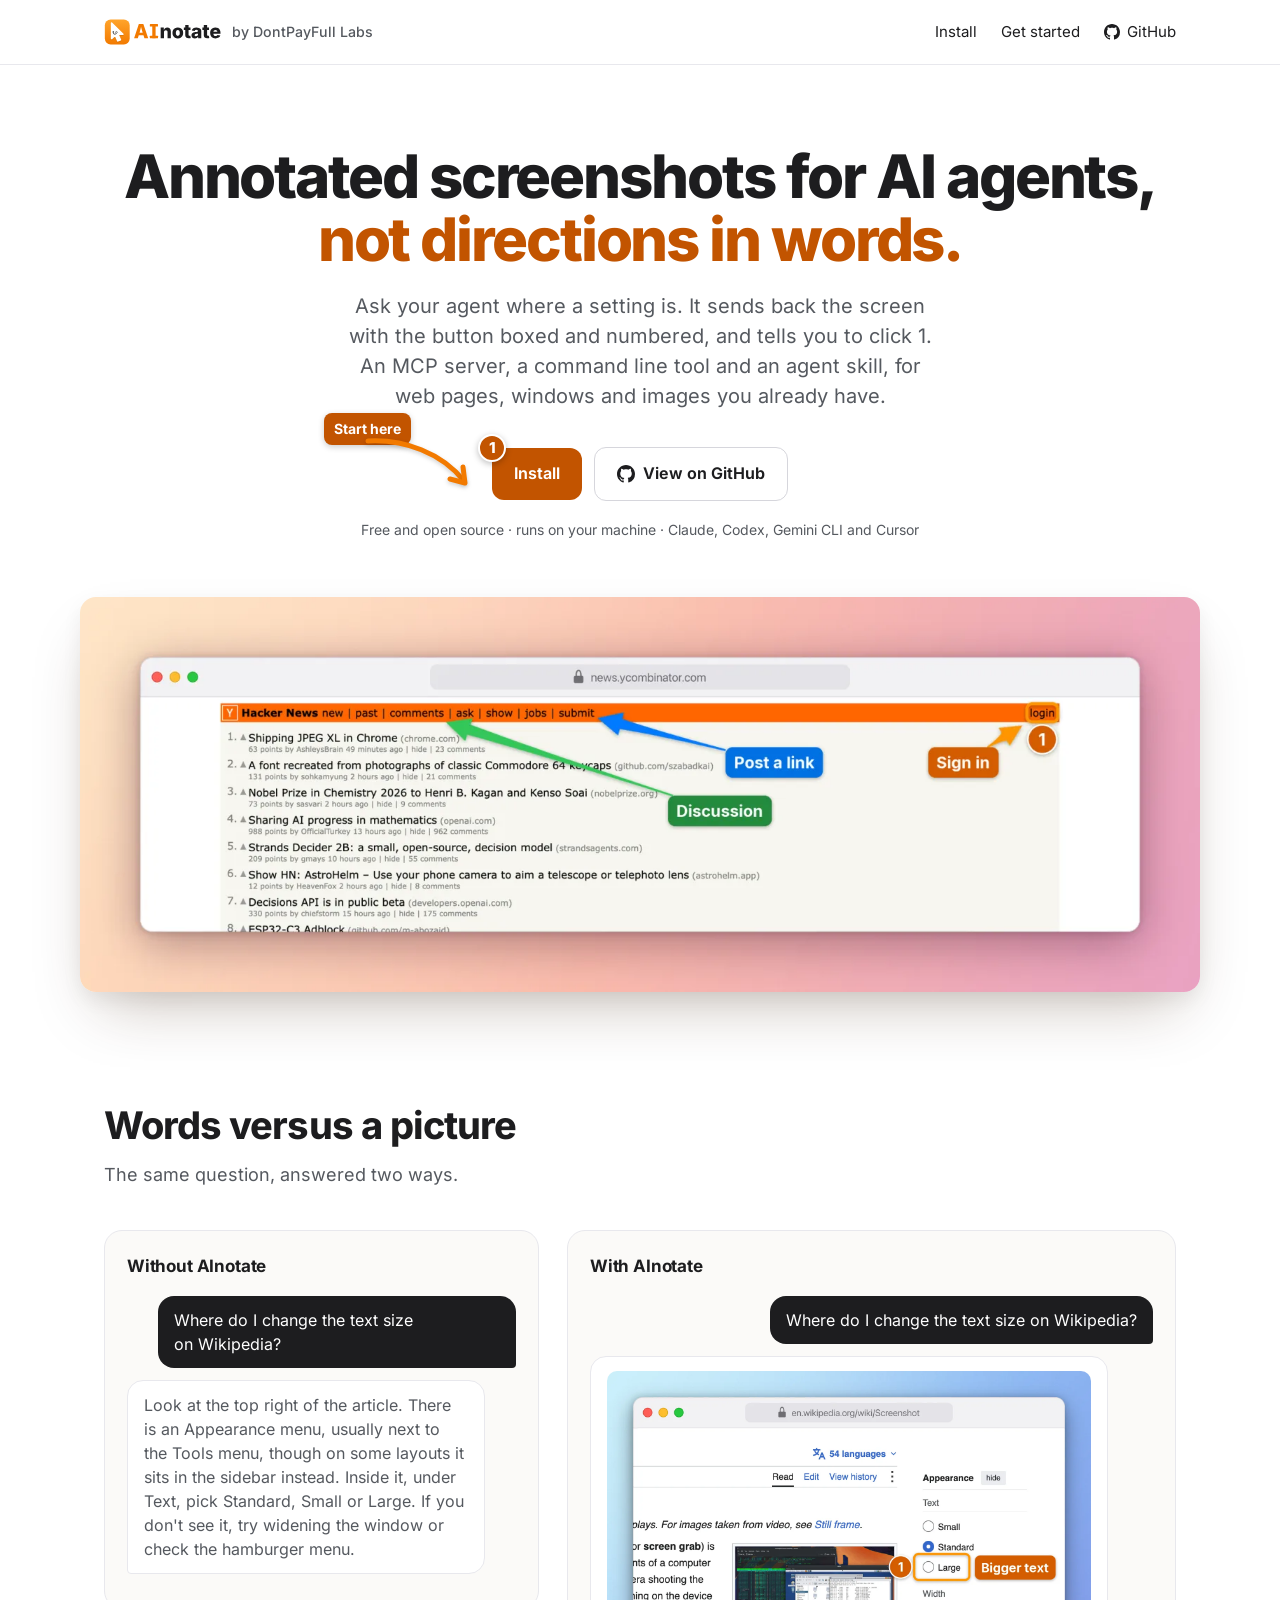
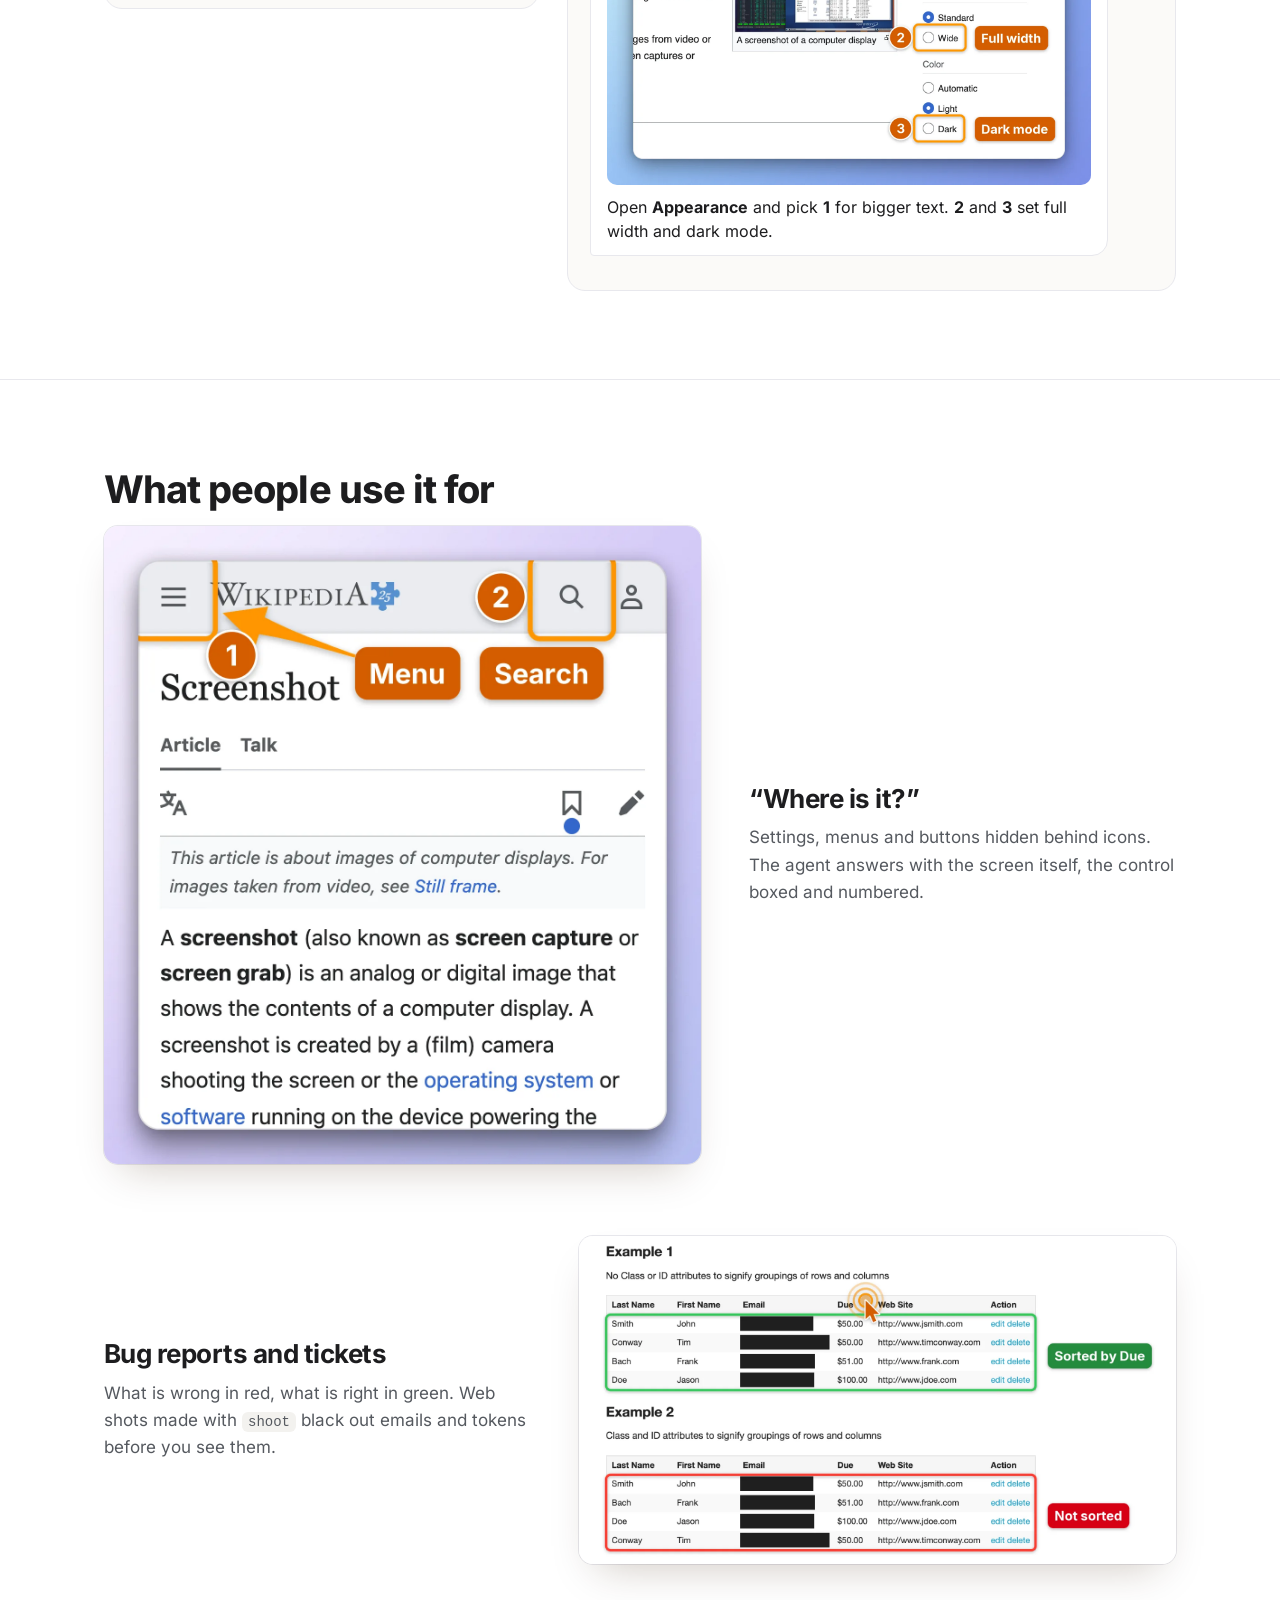
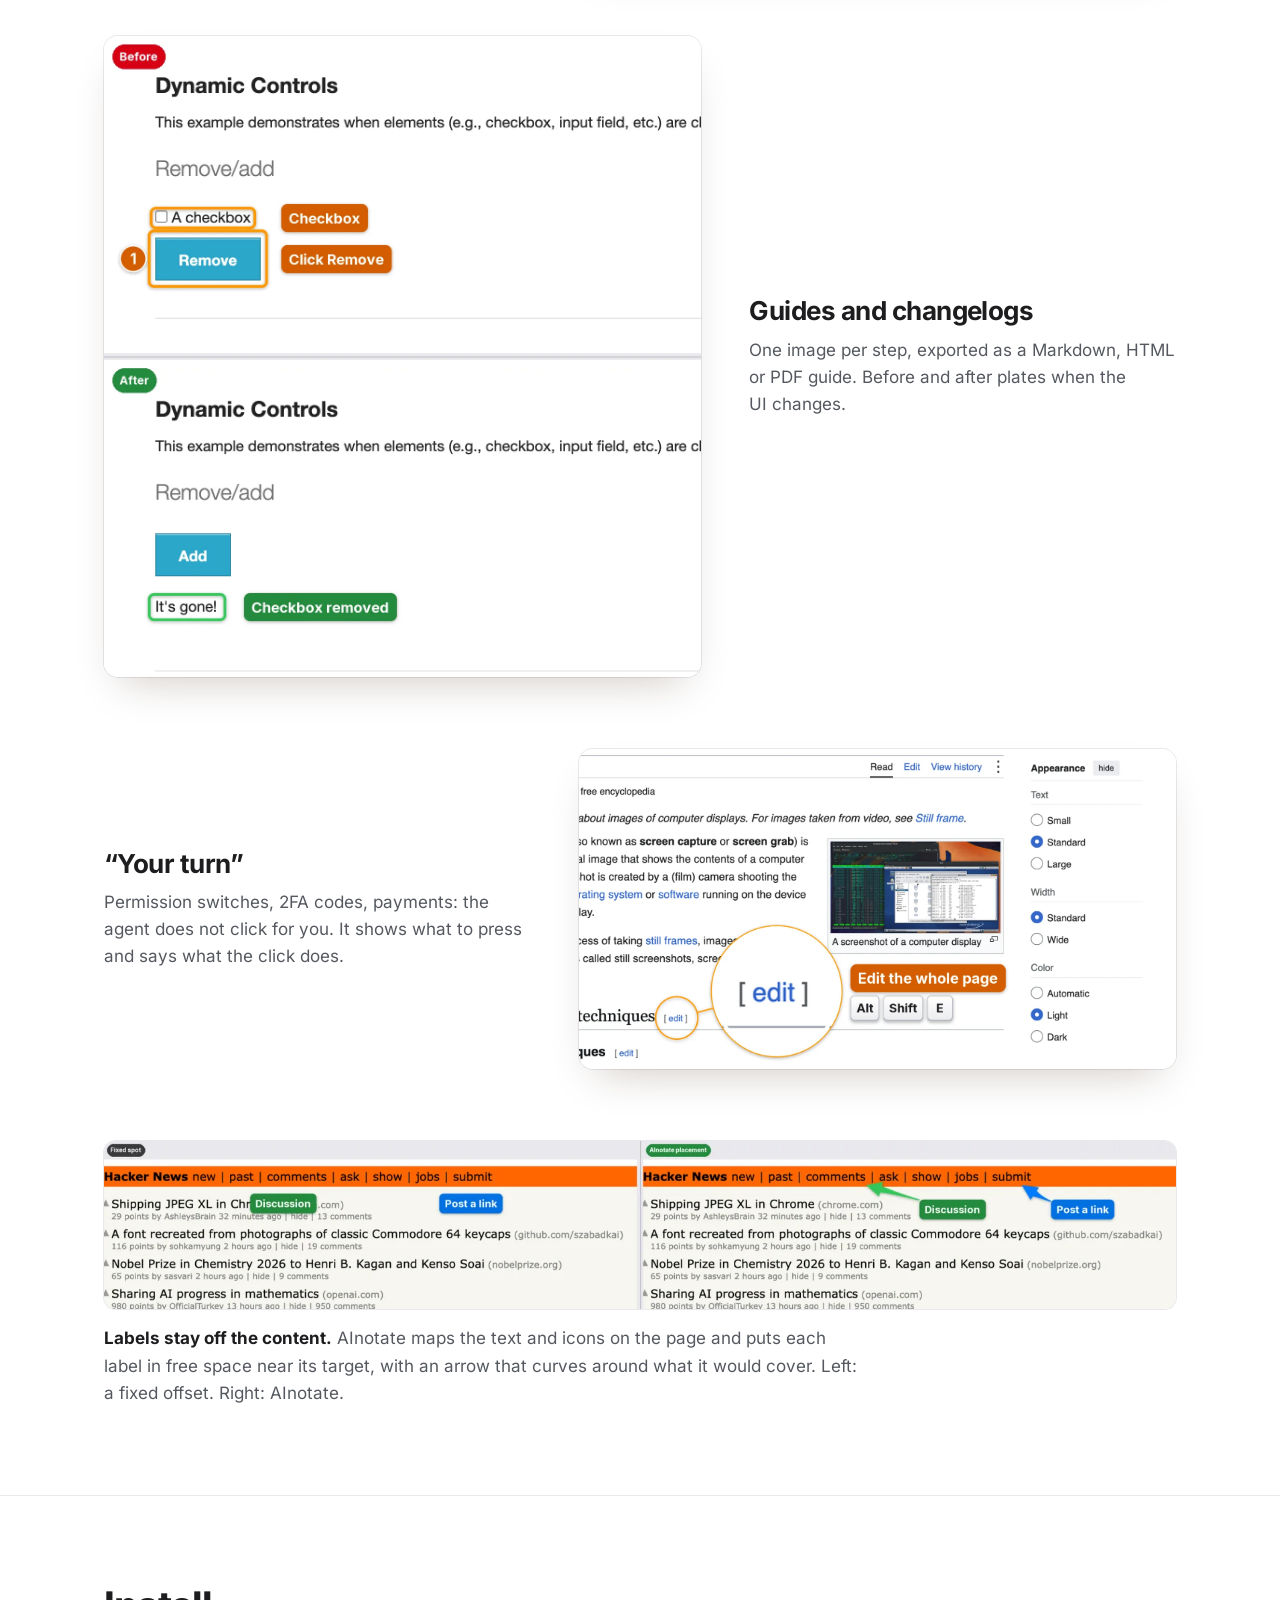
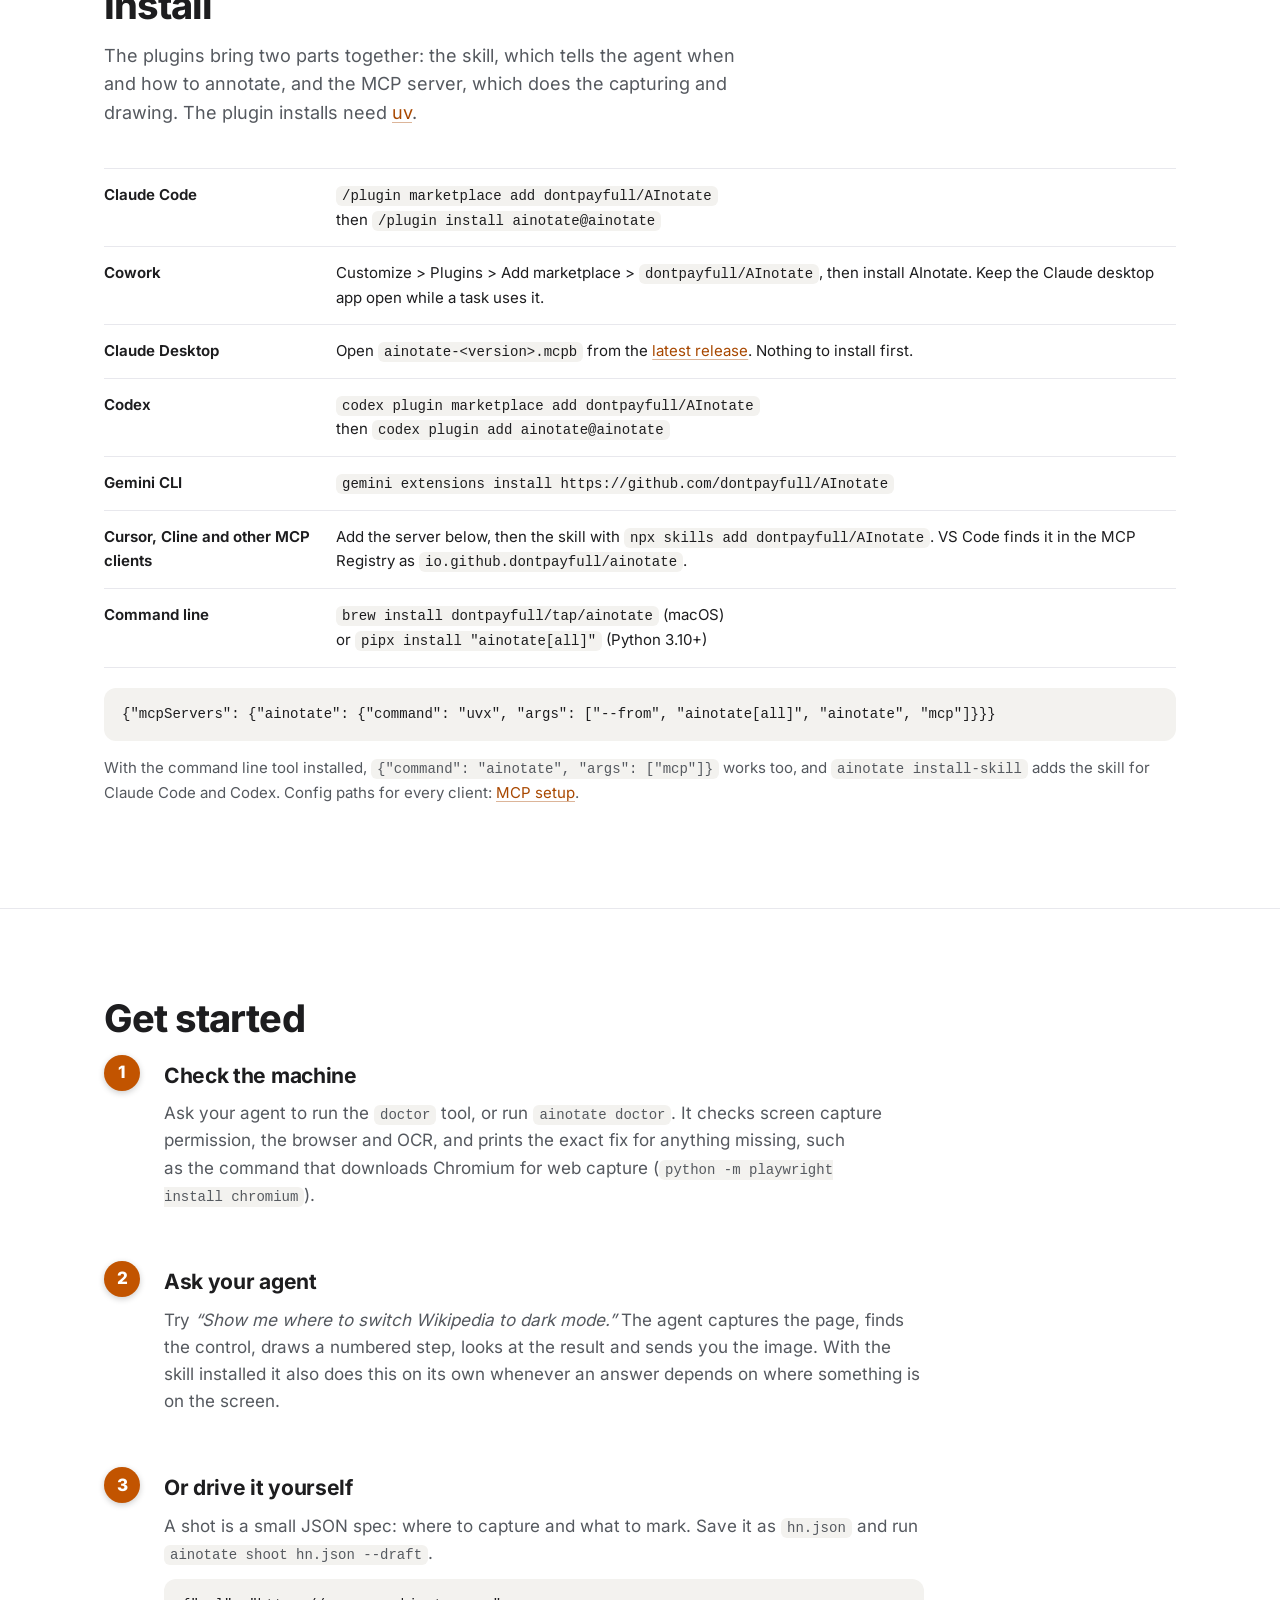
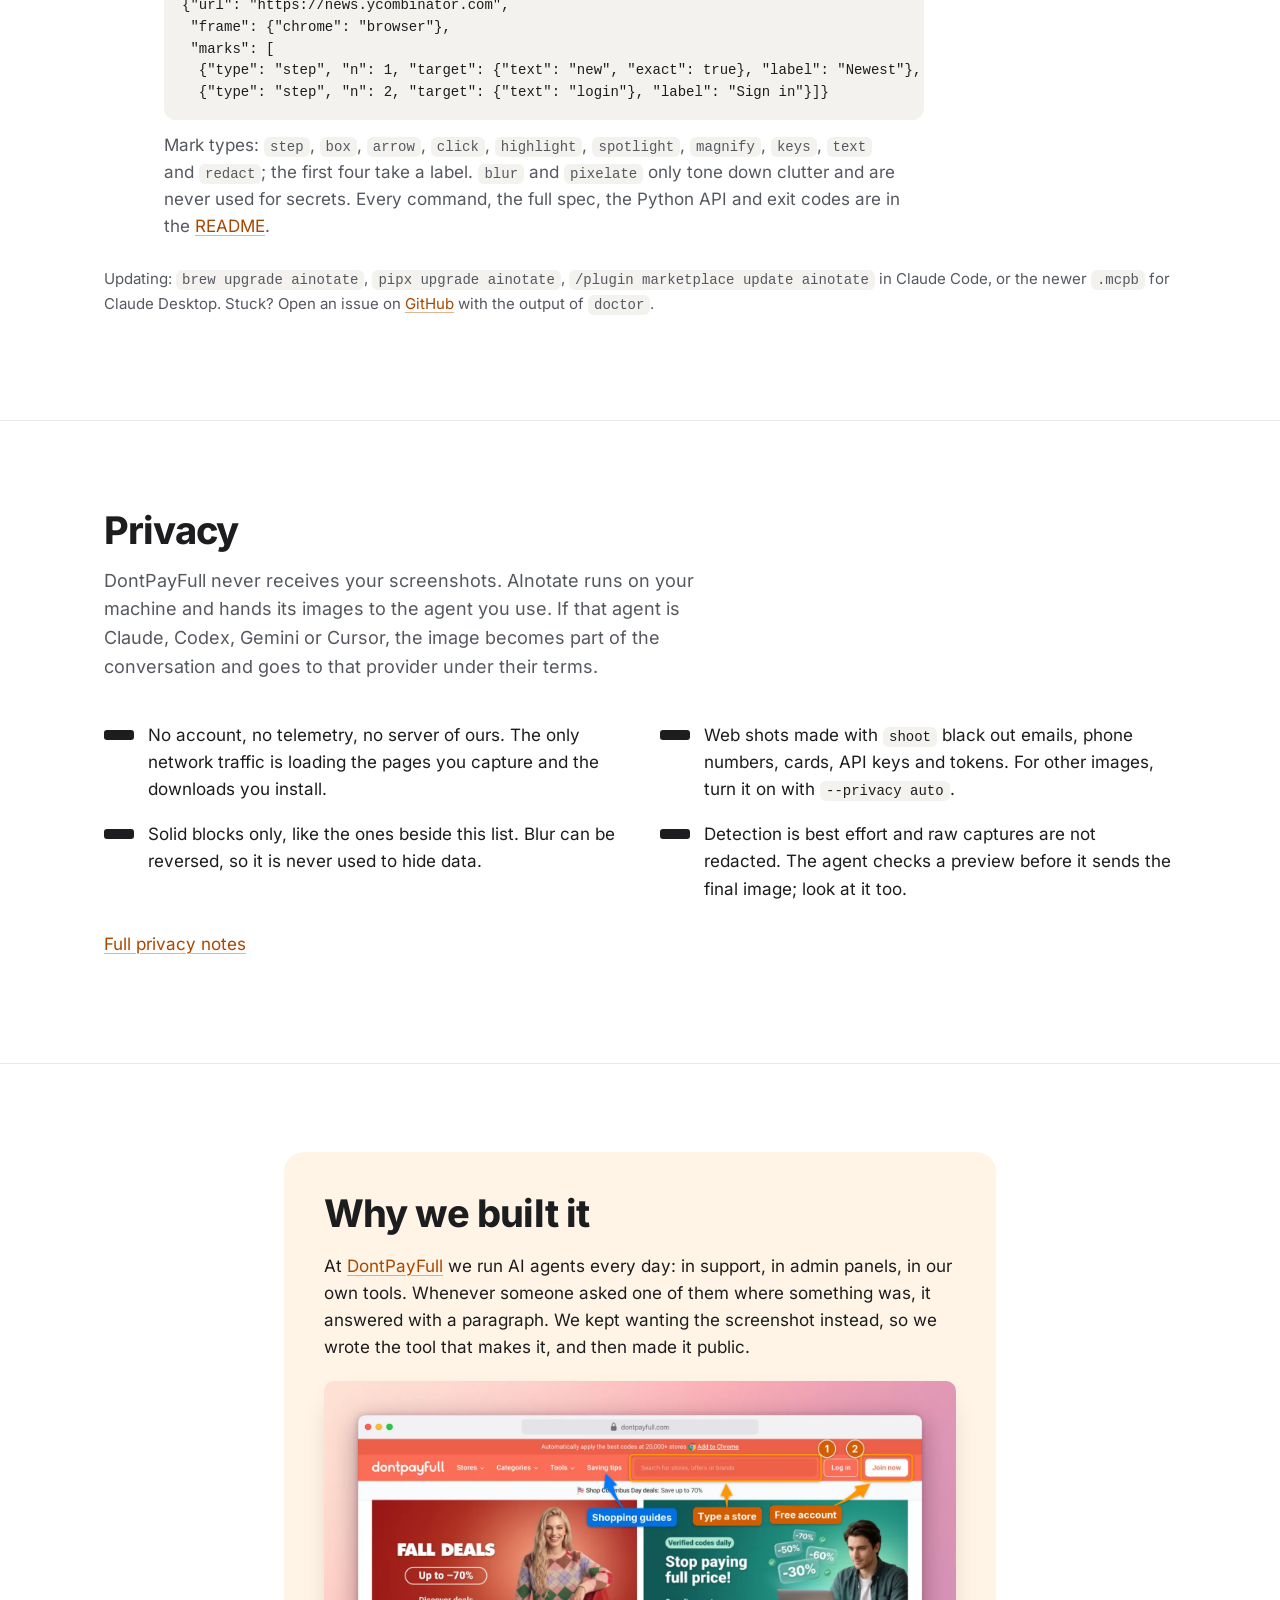
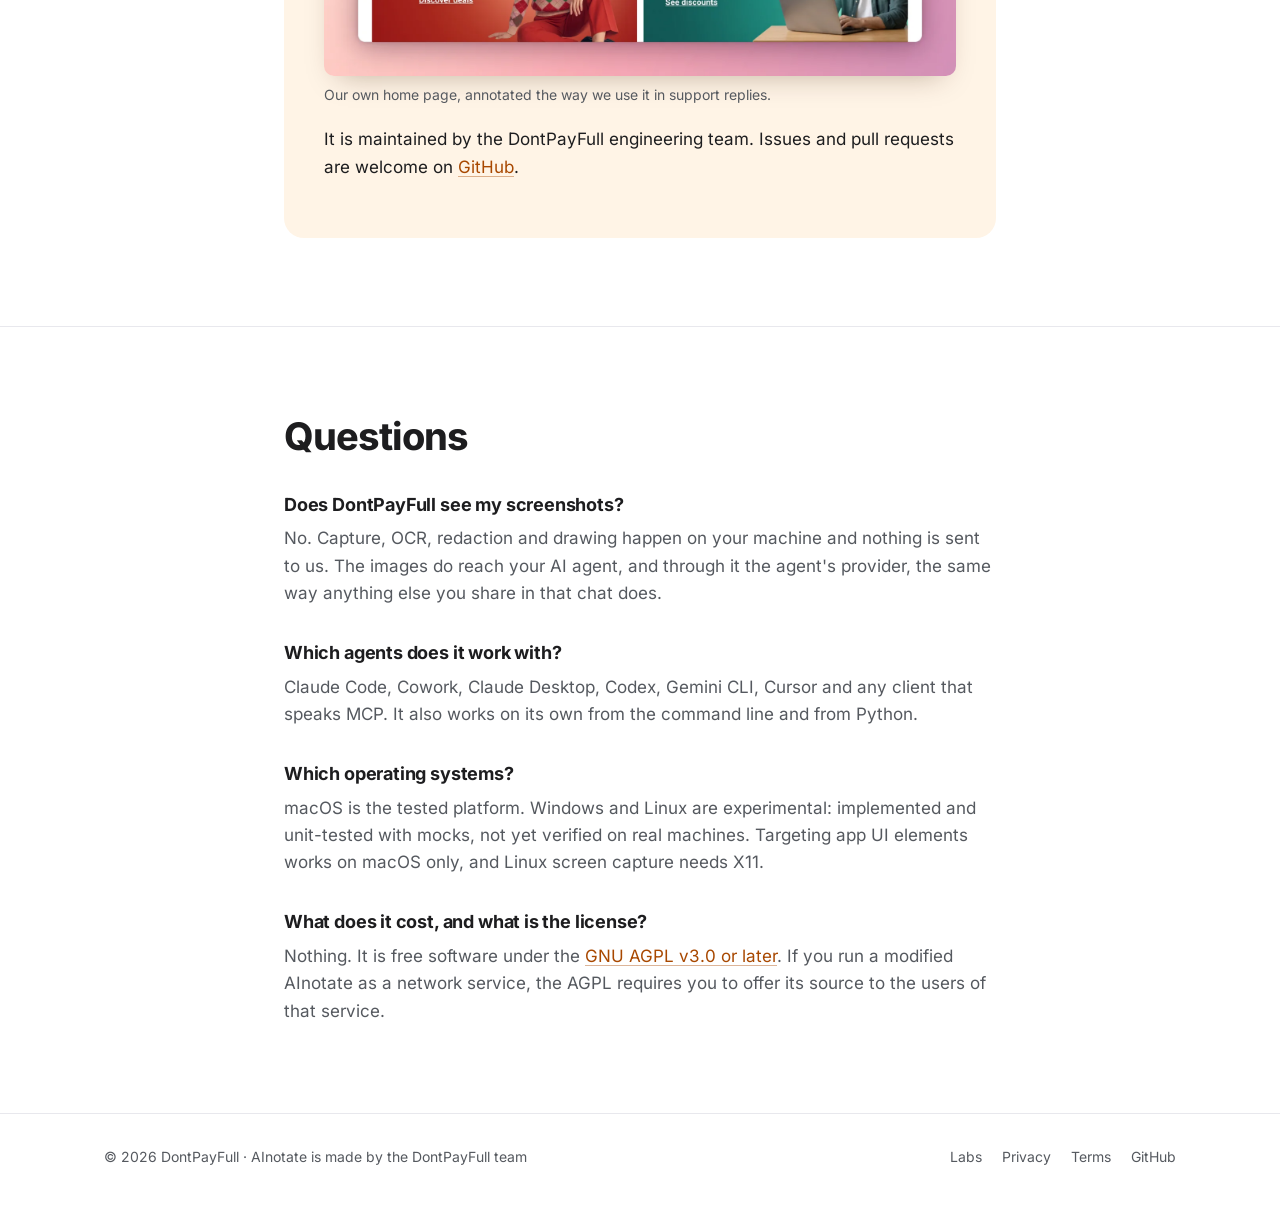
==== commit 85ec8e78: "Labs hub: tools for AI agents and for shoppers, store icons Co-Authored-By: Claude Opus 5.5 (1M cont" ====
--- a/labs/ainotate/index.html
+++ b/labs/ainotate/index.html
@@ -46,7 +46,7 @@
   <nav>
     <a href="#install">Install</a>
     <a class="hide-sm" href="#get-started">Get started</a>
-    <a href="https://github.com/dontpayfull/AInotate">GitHub</a>
+    <a class="with-ico" href="https://github.com/dontpayfull/AInotate"><svg class="ico" aria-hidden="true"><use href="/labs/assets/icons.svg#github"/></svg>GitHub</a>
   </nav>
 </div></header>
 
@@ -60,7 +60,7 @@
       <svg viewBox="0 0 110 60"><path class="draw" d="M4 6 C 40 4, 78 18, 100 46"/><path class="head" d="M86 44 L101 48 L99 32"/></svg>
     </div>
     <a class="btn primary" href="#install" style="position:relative"><span class="step-badge" aria-hidden="true">1</span>Install</a>
-    <a class="btn ghost" href="https://github.com/dontpayfull/AInotate">View on GitHub</a>
+    <a class="btn ghost" href="https://github.com/dontpayfull/AInotate"><svg class="ico" aria-hidden="true"><use href="/labs/assets/icons.svg#github"/></svg>View on GitHub</a>
   </div>
   <p class="note">Free and open source · runs on your machine · Claude, Codex, Gemini CLI and Cursor</p>
   <img class="shot" src="/labs/ainotate/img/skitch-arrows.webp" width="1600" height="564" alt="Hacker News with hand-drawn style arrows pointing at Discussion and Post a link, and a numbered Sign in step" fetchpriority="high">
--- a/labs/assets/labs.css
+++ b/labs/assets/labs.css
@@ -30,7 +30,7 @@
 ::selection { background: #ffd9b0; color: var(--ink); }
 a { color: var(--orange-d); text-decoration: underline; text-decoration-thickness: 1px; text-underline-offset: 3px; text-decoration-color: rgba(168,72,0,.4); transition: text-decoration-color .15s; }
 a:hover { text-decoration-color: currentColor; }
-.btn, .brand, header.top nav a, footer a, .feature, .feature a { text-decoration: none; }
+.btn, .brand, header.top nav a, footer a, .feature, .feature a, a.store { text-decoration: none; }
 .sr-only { position: absolute; width: 1px; height: 1px; padding: 0; margin: -1px; overflow: hidden; clip: rect(0 0 0 0); white-space: nowrap; border: 0; }
 p.small { font-size: 15px; color: var(--muted); }
 :focus-visible { outline: 2px solid var(--orange); outline-offset: 3px; border-radius: 4px; }
@@ -152,7 +152,7 @@
 .feature .head { display: flex; align-items: center; gap: 14px; }
 .feature .head { margin: 0; }
 .feature .head img { width: auto; height: 44px; }
-.feature h2 { margin: 0; font-size: 30px; letter-spacing: -0.025em; }
+.feature h3 { margin: 0; font-size: 30px; letter-spacing: -0.025em; }
 .feature p { margin: 0; color: var(--muted); }
 .facts { list-style: none; padding: 0; margin: 0; display: grid; gap: 8px; font-size: 15px; }
 .facts li { padding-left: 26px; position: relative; }
@@ -215,3 +215,35 @@
 
 /* grid and flex children may shrink below their content (long code lines scroll inside pre) */
 ol.steps li, .use > *, .versus > *, .feature > *, .aside-shot > * { min-width: 0; }
+
+/* hub groups and the small type line above each tool name */
+h2.group { font-size: clamp(24px, 2.6vw, 30px); letter-spacing: -0.02em; margin: 0 0 22px; }
+.feature h3.head { margin: 0; }
+.disclosure { color: var(--muted); font-size: 14px; margin: 24px 0 0; max-width: 760px; }
+
+/* icons from the sprite inherit text color */
+.ico { width: 18px; height: 18px; flex: none; }
+.with-ico { display: inline-flex; align-items: center; gap: 7px; }
+.with-ico .ico { width: 16px; height: 16px; }
+
+/* shopping products: one card per brand, its channels inside */
+section.also { padding-top: 64px; }
+.products { display: grid; grid-template-columns: 1fr 1fr; gap: 24px; align-items: start; }
+.product { border: 1px solid var(--line); border-radius: 20px; padding: 28px; background: #fff; min-width: 0; }
+.product-head { display: flex; gap: 16px; align-items: center; margin-bottom: 8px; }
+.product-head img { width: 56px; height: 56px; border-radius: 14px; box-shadow: 0 6px 16px -8px rgba(60,30,0,.45); }
+.product-head h3 { margin: 0; font-size: 22px; letter-spacing: -0.02em; }
+.product-head p { margin: 2px 0 0; color: var(--muted); }
+.channel { padding-top: 18px; margin-top: 18px; border-top: 1px solid var(--line); }
+.channel > p { margin: 0; color: var(--muted); }
+.channel strong { color: var(--ink); font-weight: 650; }
+.stores { display: flex; flex-wrap: wrap; gap: 8px; margin-top: 14px !important; }
+a.store { display: inline-flex; align-items: center; gap: 8px; padding: 8px 14px 8px 12px; border: 1px solid #d6d6dc; border-radius: 10px; color: var(--ink); font-weight: 600; font-size: 15px; text-decoration: none; background: #fff; transition: border-color .15s, background .15s; }
+a.store:hover { border-color: var(--ink); background: var(--paper); }
+.web-tools { list-style: none; padding: 0; margin: 12px 0 0; display: grid; gap: 8px; }
+.web-tools li { display: flex; flex-wrap: wrap; gap: 4px 10px; align-items: baseline; }
+.web-tools a { font-weight: 650; }
+.web-tools span { color: var(--muted); font-size: 15px; }
+.disclosure { color: var(--muted); font-size: 14px; margin: 28px 0 0; max-width: 760px; }
+.next { margin-top: 20px !important; }
+@media (max-width: 860px) { .products { grid-template-columns: 1fr; } .product { padding: 22px; } }
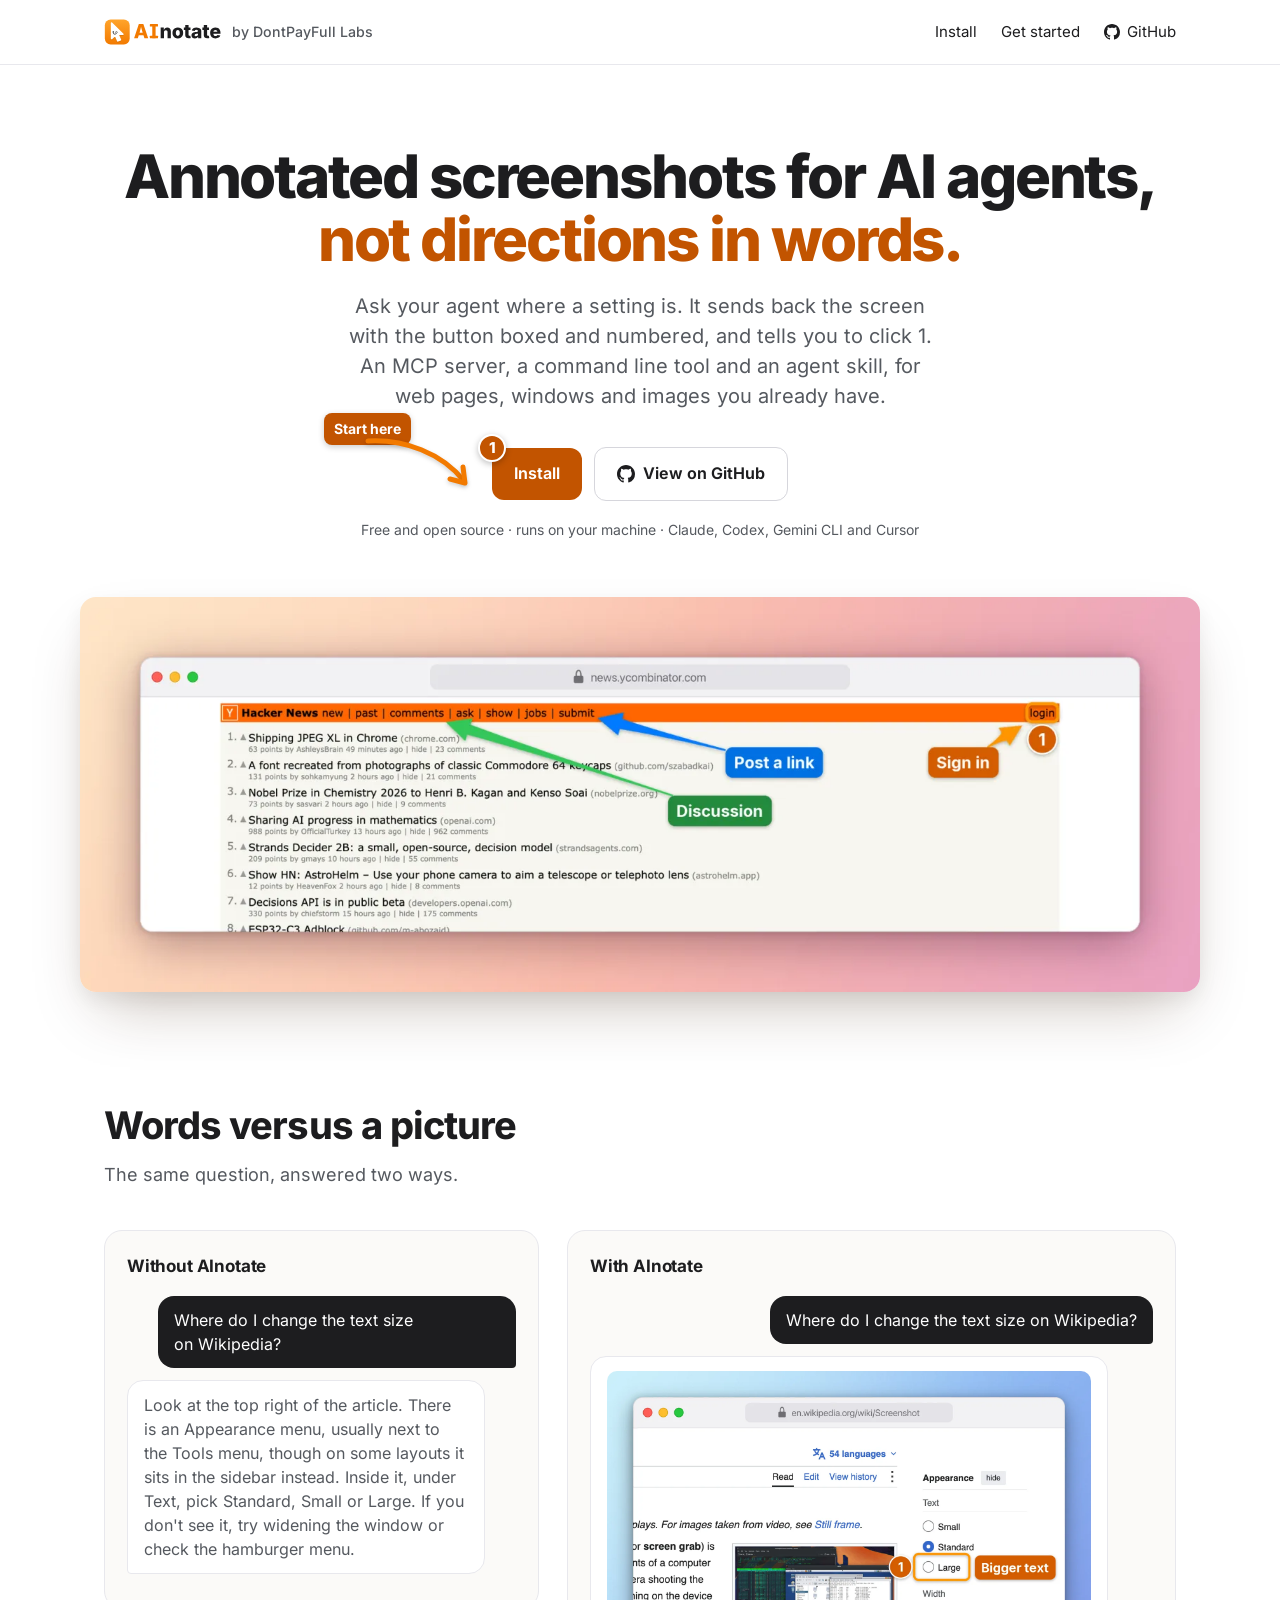
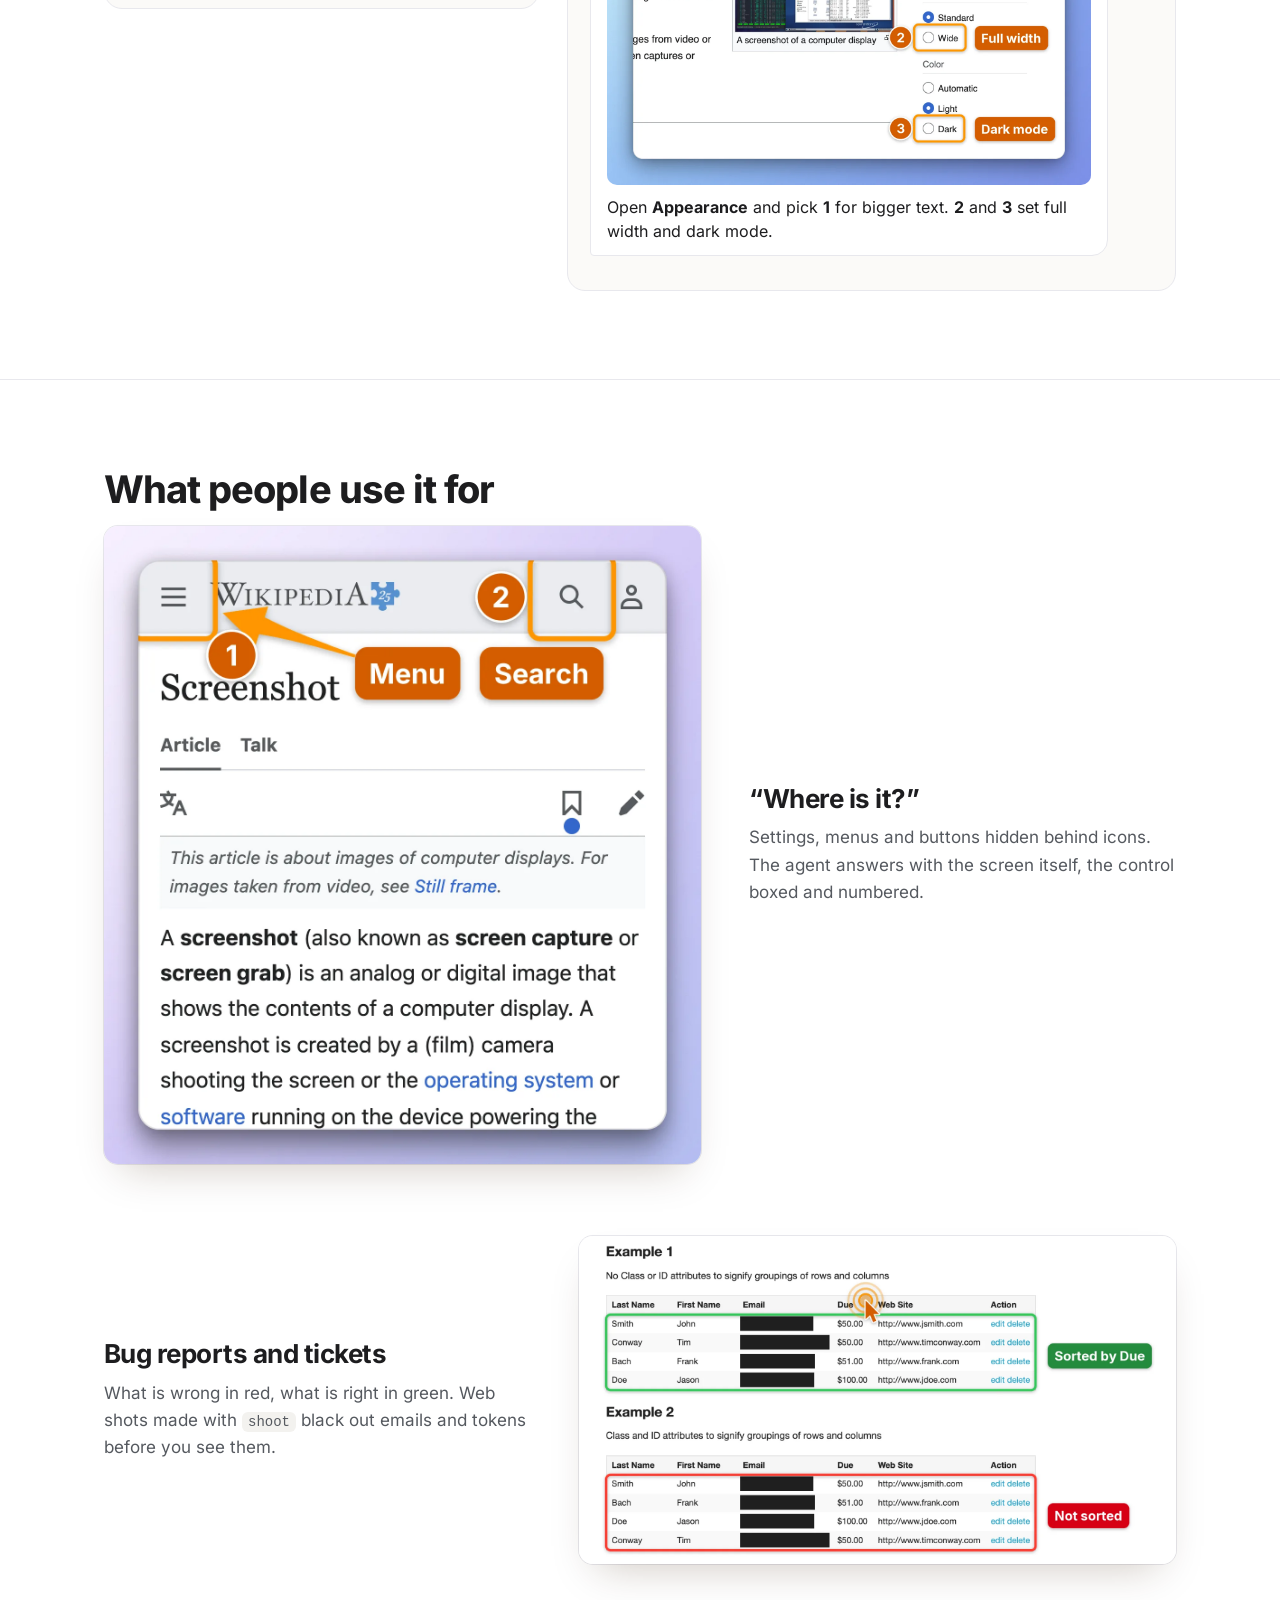
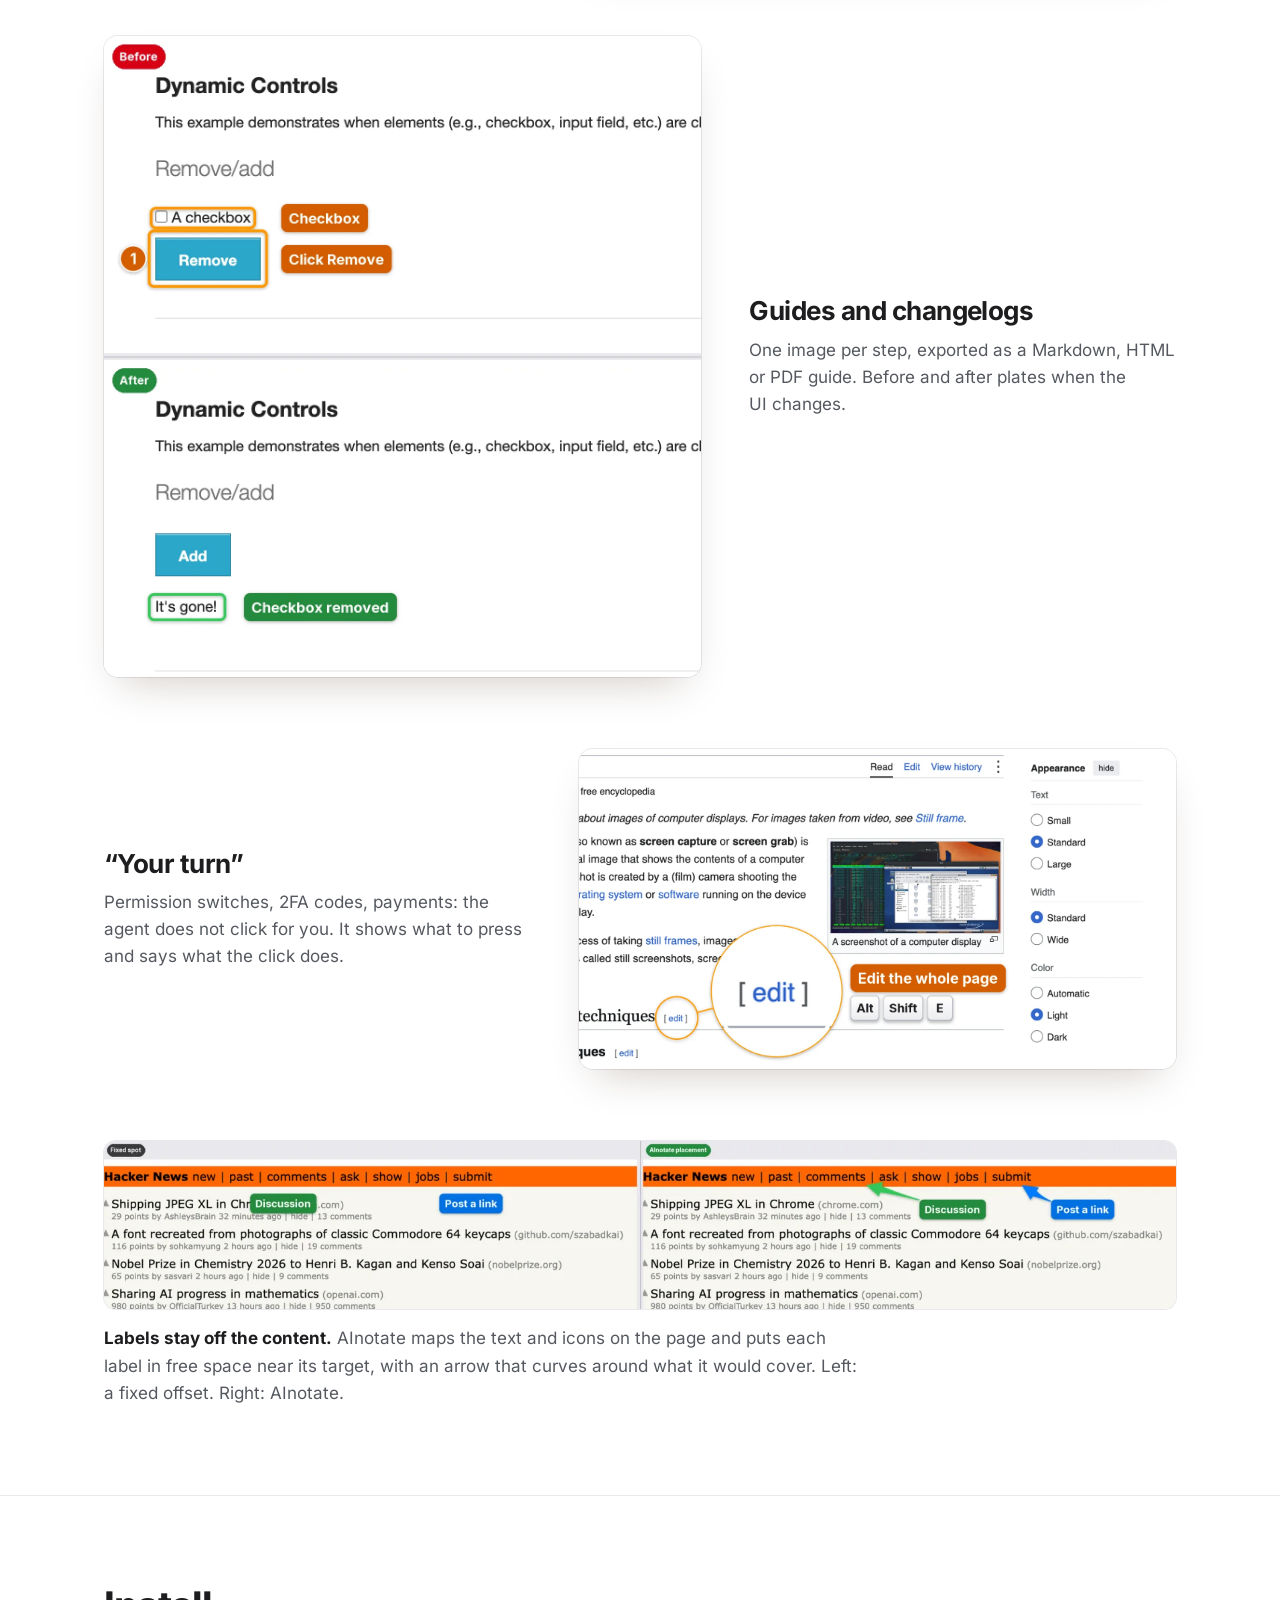
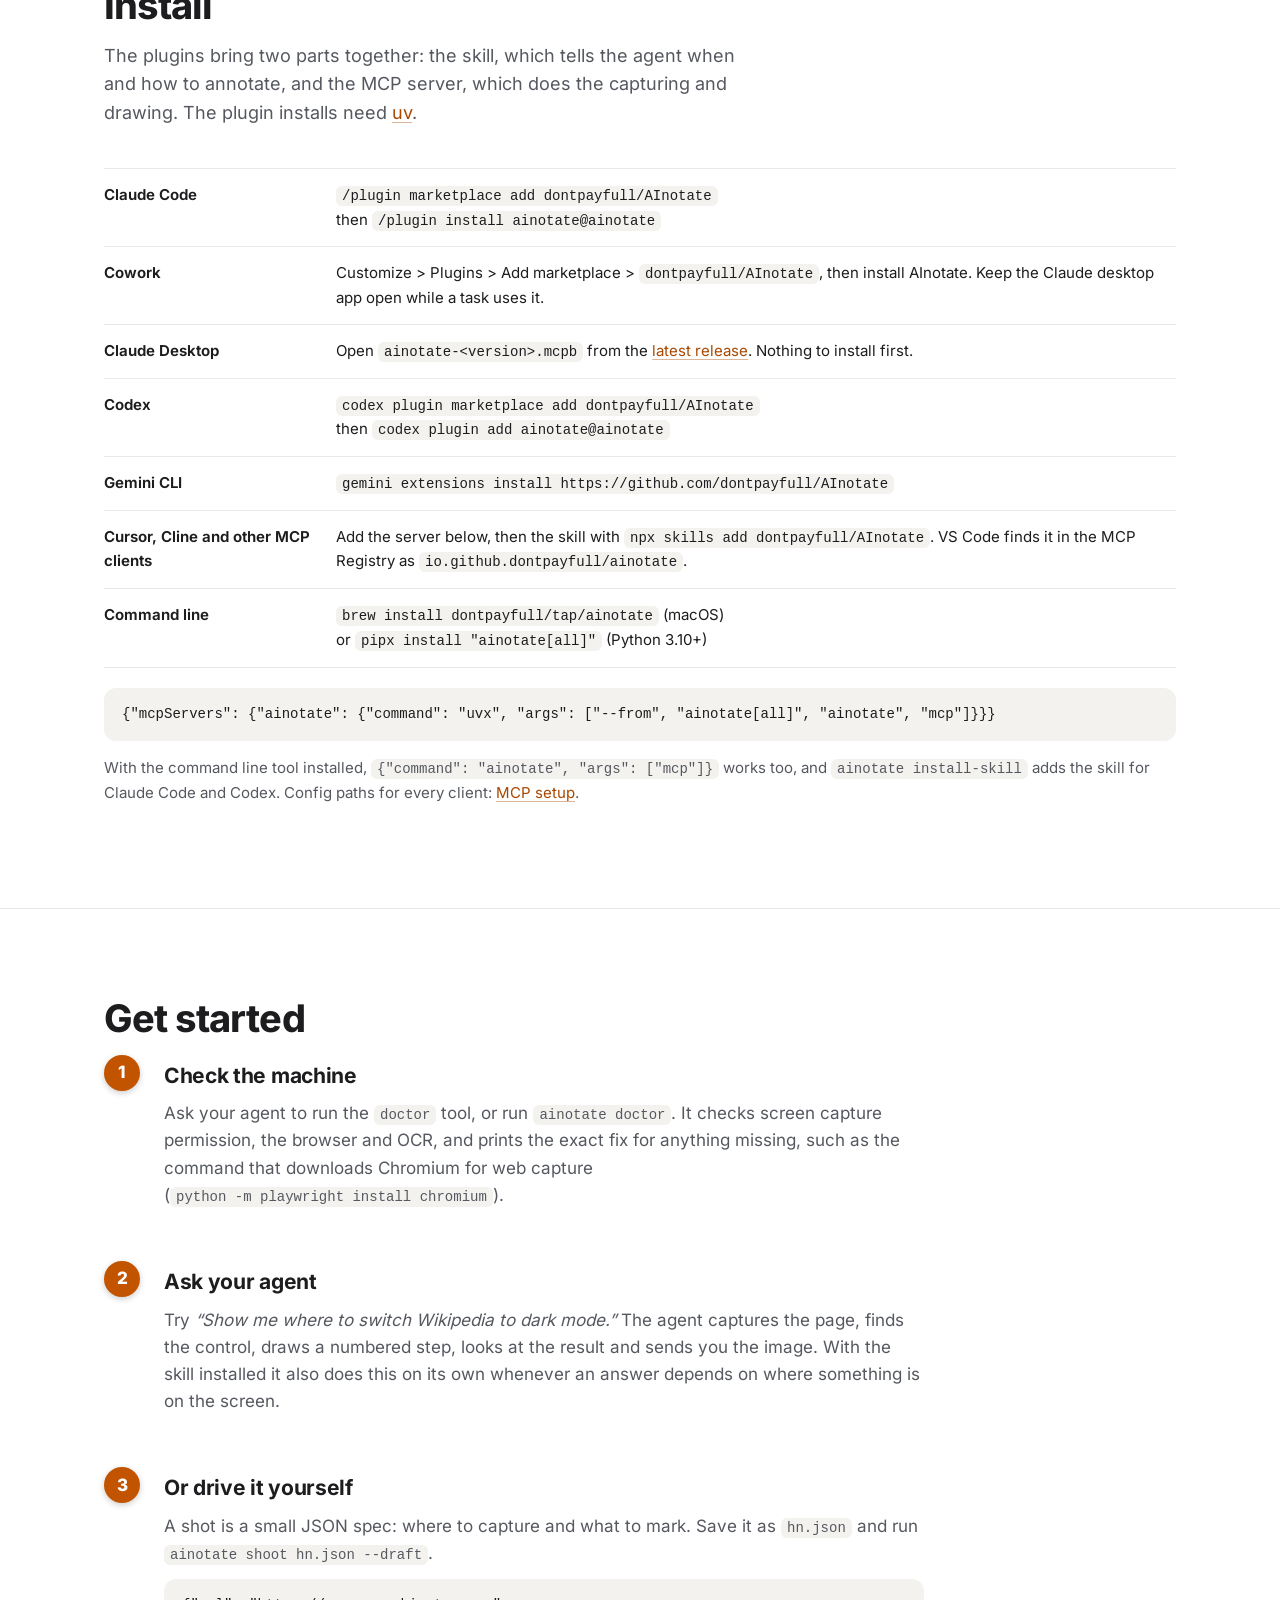
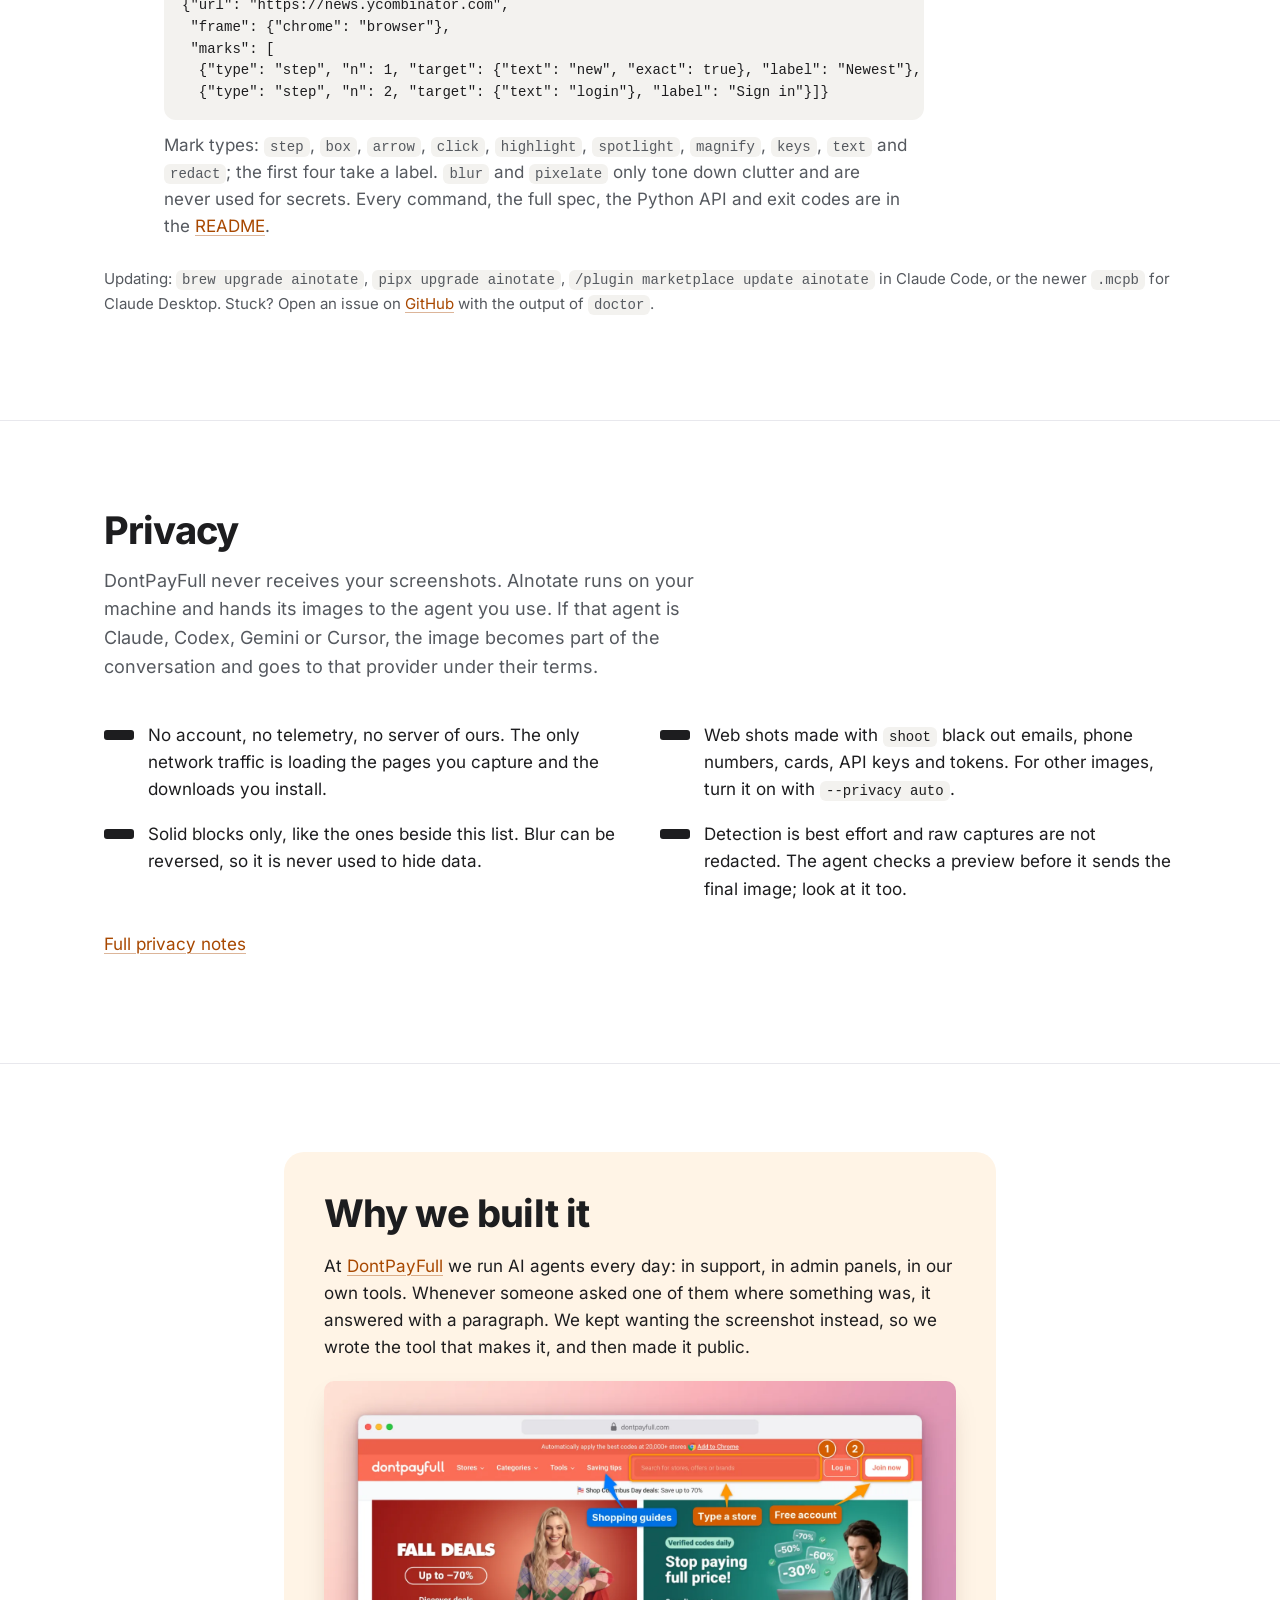
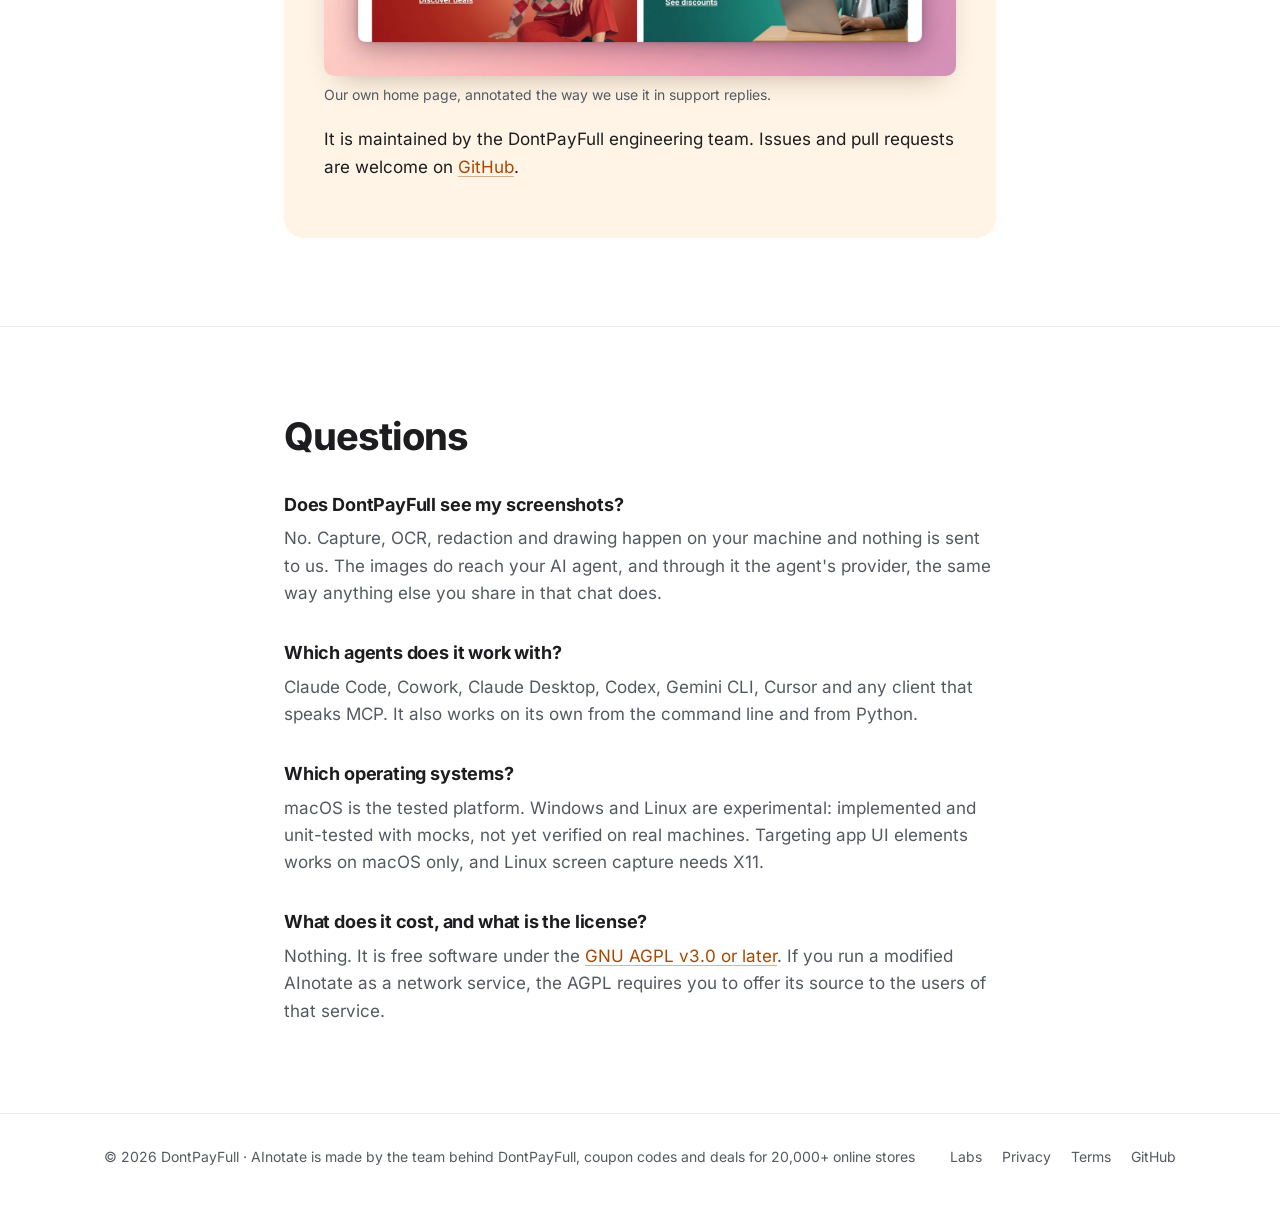
==== commit 5fb05387: "Add the Global Price Parser page and its card on the Labs hub Co-Authored-By: Claude Opus 5.5 <norep" ====
--- a/labs/ainotate/index.html
+++ b/labs/ainotate/index.html
@@ -43,7 +43,7 @@
 <body>
 <header class="top"><div class="wrap">
   <a class="brand" href="/labs/ainotate/"><img class="wordmark" src="/labs/ainotate/img/ainotate-logo.svg" width="126" height="30" alt="AInotate"><small>by DontPayFull Labs</small></a>
-  <nav>
+  <nav aria-label="Main">
     <a href="#install">Install</a>
     <a class="hide-sm" href="#get-started">Get started</a>
     <a class="with-ico" href="https://github.com/dontpayfull/AInotate"><svg class="ico" aria-hidden="true"><use href="/labs/assets/icons.svg#github"/></svg>GitHub</a>
@@ -186,8 +186,8 @@
 </main>
 
 <footer><div class="wrap">
-  <span>© 2026 DontPayFull · AInotate is made by the DontPayFull team</span>
-  <nav>
+  <span>© 2026 DontPayFull · AInotate is made by the team behind <a href="https://www.dontpayfull.com/">DontPayFull, coupon codes and deals for 20,000+ online stores</a></span>
+  <nav aria-label="Footer">
     <a href="/labs/">Labs</a>
     <a href="/labs/ainotate/legal/#privacy">Privacy</a>
     <a href="/labs/ainotate/legal/#terms">Terms</a>
--- a/labs/assets/labs.css
+++ b/labs/assets/labs.css
@@ -247,3 +247,19 @@
 .disclosure { color: var(--muted); font-size: 14px; margin: 28px 0 0; max-width: 760px; }
 .next { margin-top: 20px !important; }
 @media (max-width: 860px) { .products { grid-template-columns: 1fr; } .product { padding: 22px; } }
+
+/* examples table: written as / reads as / why */
+table.examples th, table.examples td { width: auto; }
+table.examples thead th { font-size: 13px; font-weight: 650; text-transform: uppercase; letter-spacing: .04em; color: var(--muted); }
+table.examples td:first-child { padding-left: 0; }
+table.examples td:nth-child(2) { font-weight: 600; white-space: nowrap; }
+table.examples td:nth-child(3) { color: var(--muted); }
+@media (max-width: 720px) { table.examples td:nth-child(2) { white-space: normal; } }
+section#limits ul { padding-left: 20px; margin: 0; display: grid; gap: 8px; }
+table.examples thead th { padding-left: 12px; }
+table.examples thead th:first-child { padding-left: 0; }
+@media (min-width: 721px) { .faq p code, ol.steps p code { white-space: nowrap; } }
+.feature + .feature { margin-top: 24px; }
+.feature h3.head a { color: var(--ink); text-decoration: none; }
+@media (max-width: 720px) { table.examples { display: block; overflow-x: auto; } }
+table.install + ol.steps { margin-top: 44px; }
